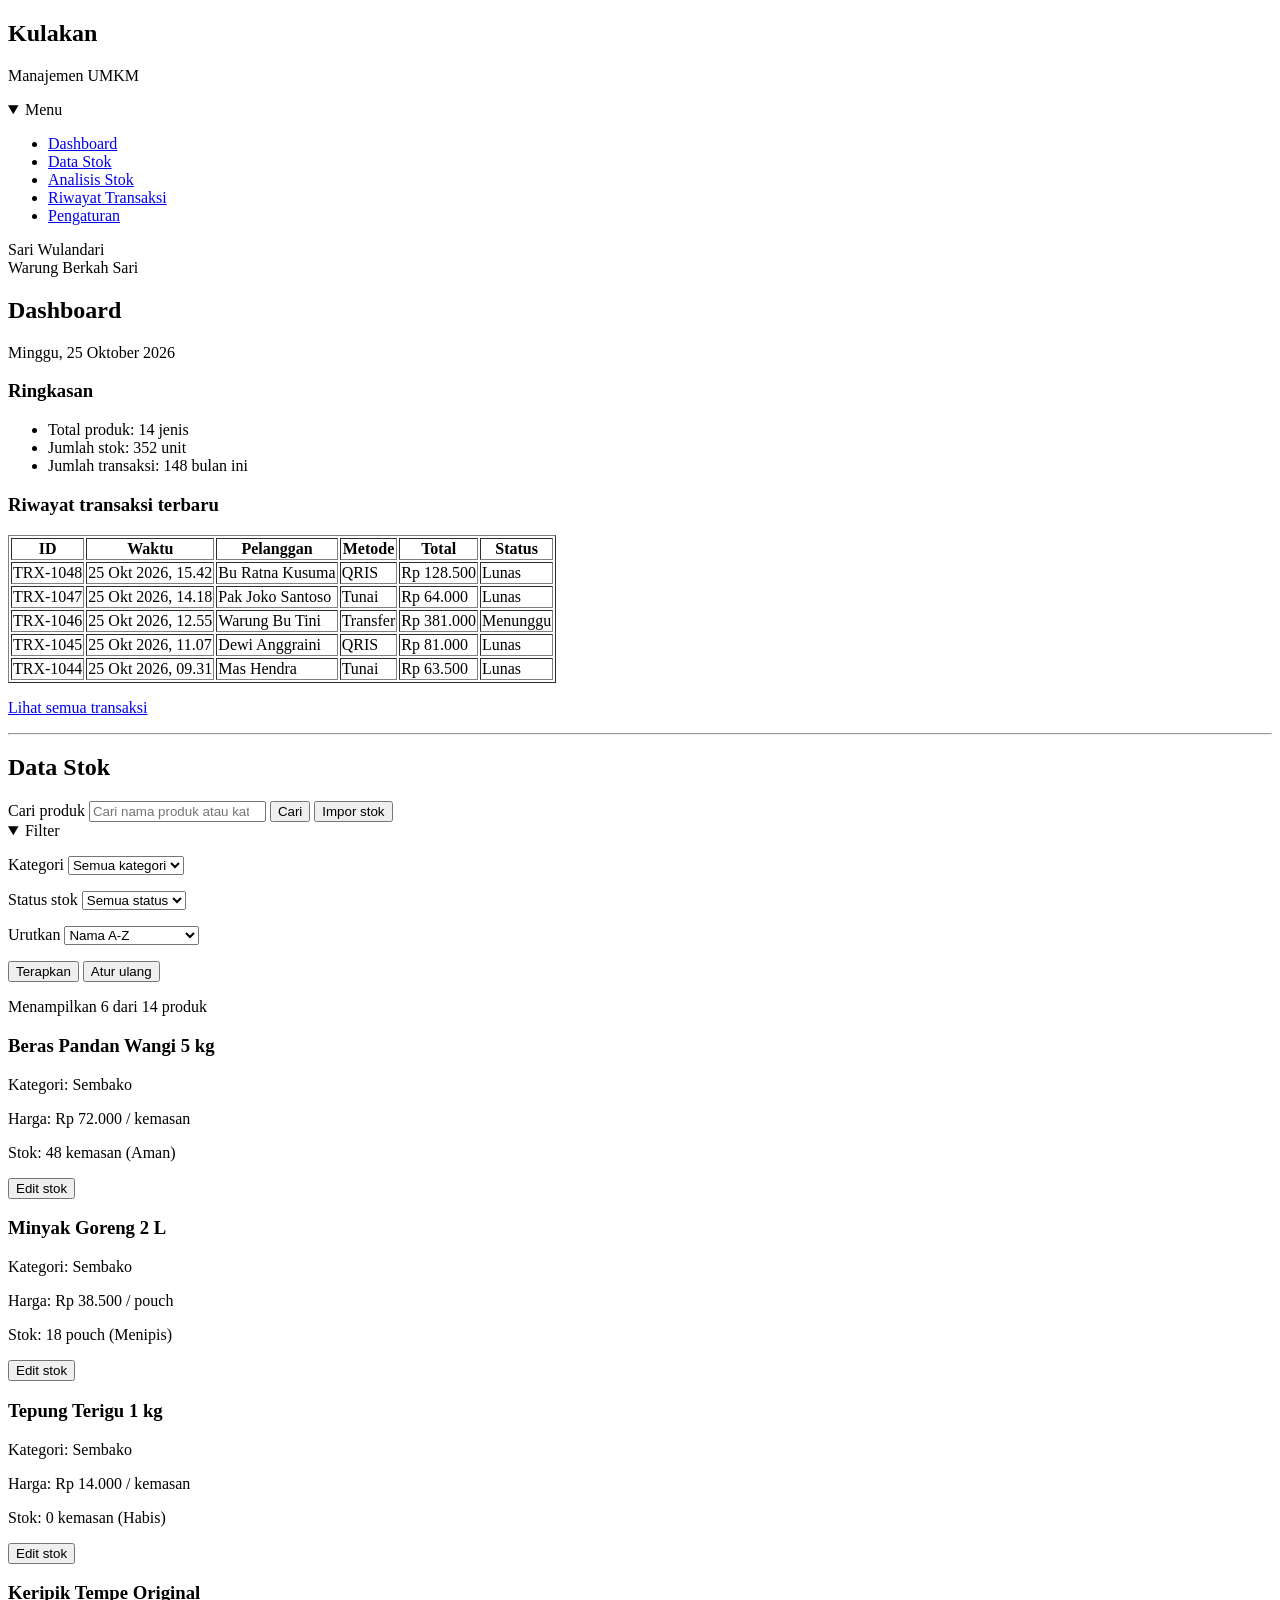
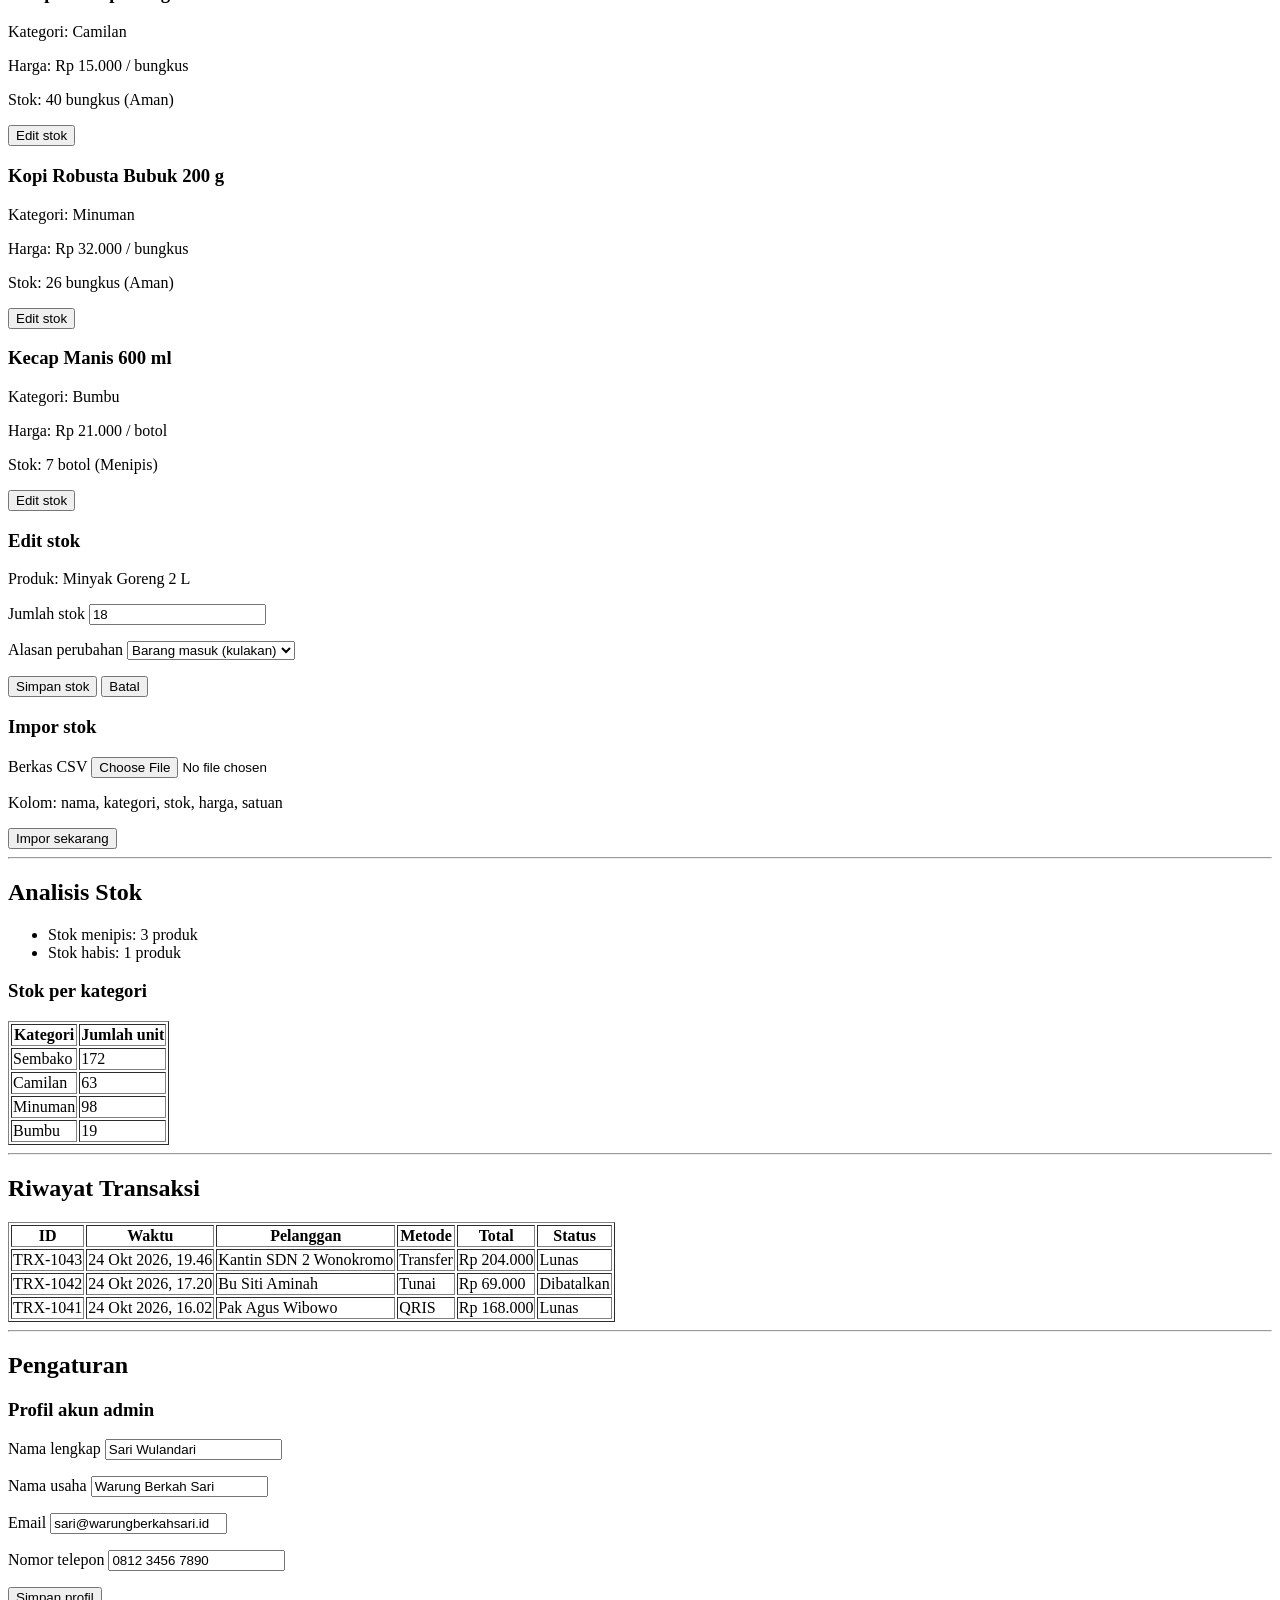
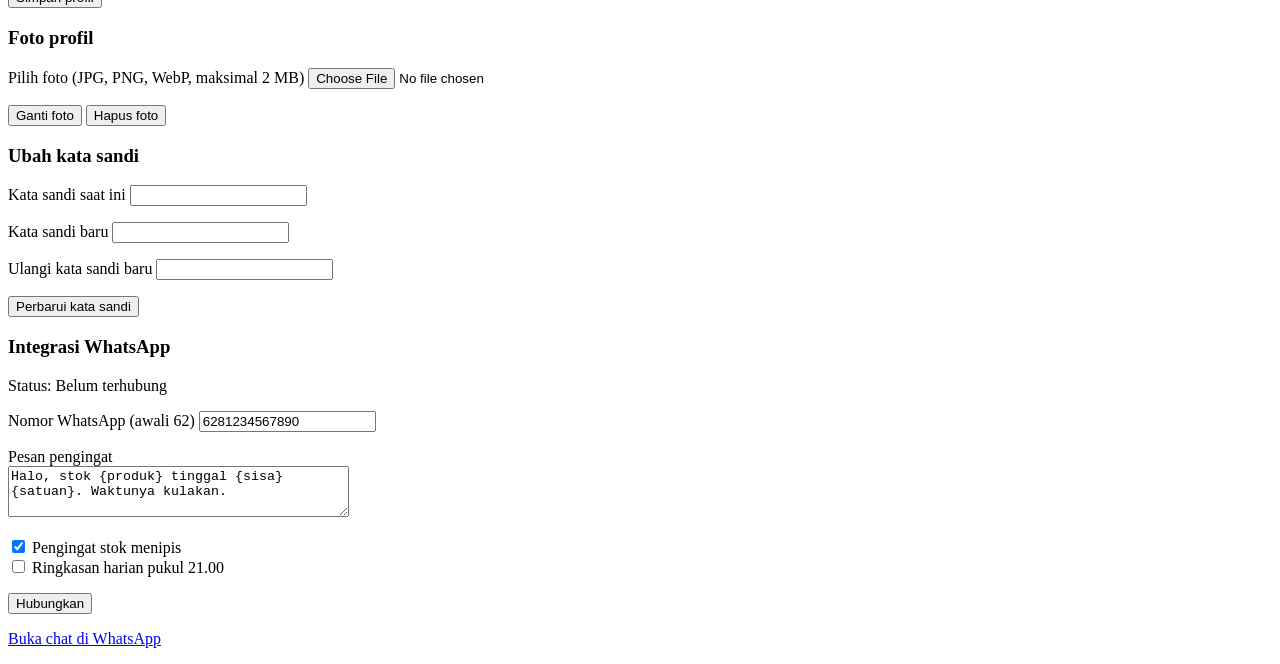
==== index.html @ 76721775 "feat: inisialisasi awal struktur halaman web umkm" ====
<!DOCTYPE html>
<html lang="id">

<head>
    <meta charset="UTF-8">
    <meta name="viewport" content="width=device-width, initial-scale=1.0">
    <title>Kulakan UMKM</title>
</head>

<body>

    <!-- ===== SIDEBAR / NAVIGASI ===== -->
    <aside>
        <h1>Kulakan</h1>
        <p>Manajemen UMKM</p>

        <!-- details = menu yang bisa dibuka/tutup tanpa CSS atau JavaScript (pengganti hamburger) -->
        <details open>
            <summary>Menu</summary>
            <nav>
                <ul>
                    <li><a href="#dashboard">Dashboard</a></li>
                    <li><a href="#stok">Data Stok</a></li>
                    <li><a href="#analisis">Analisis Stok</a></li>
                    <li><a href="#riwayat">Riwayat Transaksi</a></li>
                    <li><a href="#pengaturan">Pengaturan</a></li>
                </ul>
            </nav>
        </details>

        <p>Sari Wulandari<br>Warung Berkah Sari</p>
    </aside>

    <main>

        <!-- ===== HALAMAN 1: DASHBOARD ===== -->
        <section id="dashboard">
            <h2>Dashboard</h2>
            <p>Minggu, 25 Oktober 2026</p>

            <h3>Ringkasan</h3>
            <ul>
                <li>Total produk: 14 jenis</li>
                <li>Jumlah stok: 352 unit</li>
                <li>Jumlah transaksi: 148 bulan ini</li>
            </ul>

            <h3>Riwayat transaksi terbaru</h3>
            <table border="1">
                <thead>
                    <tr>
                        <th>ID</th>
                        <th>Waktu</th>
                        <th>Pelanggan</th>
                        <th>Metode</th>
                        <th>Total</th>
                        <th>Status</th>
                    </tr>
                </thead>
                <tbody>
                    <tr>
                        <td>TRX-1048</td>
                        <td>25 Okt 2026, 15.42</td>
                        <td>Bu Ratna Kusuma</td>
                        <td>QRIS</td>
                        <td>Rp 128.500</td>
                        <td>Lunas</td>
                    </tr>
                    <tr>
                        <td>TRX-1047</td>
                        <td>25 Okt 2026, 14.18</td>
                        <td>Pak Joko Santoso</td>
                        <td>Tunai</td>
                        <td>Rp 64.000</td>
                        <td>Lunas</td>
                    </tr>
                    <tr>
                        <td>TRX-1046</td>
                        <td>25 Okt 2026, 12.55</td>
                        <td>Warung Bu Tini</td>
                        <td>Transfer</td>
                        <td>Rp 381.000</td>
                        <td>Menunggu</td>
                    </tr>
                    <tr>
                        <td>TRX-1045</td>
                        <td>25 Okt 2026, 11.07</td>
                        <td>Dewi Anggraini</td>
                        <td>QRIS</td>
                        <td>Rp 81.000</td>
                        <td>Lunas</td>
                    </tr>
                    <tr>
                        <td>TRX-1044</td>
                        <td>25 Okt 2026, 09.31</td>
                        <td>Mas Hendra</td>
                        <td>Tunai</td>
                        <td>Rp 63.500</td>
                        <td>Lunas</td>
                    </tr>
                </tbody>
            </table>
            <p><a href="#riwayat">Lihat semua transaksi</a></p>
        </section>

        <hr>

        <!-- ===== HALAMAN 2: DATA STOK ===== -->
        <section id="stok">
            <h2>Data Stok</h2>

            <!-- Bilah pencarian + tombol impor -->
            <form>
                <label for="cari-stok">Cari produk</label>
                <input type="search" id="cari-stok" name="cari" placeholder="Cari nama produk atau kategori">
                <button type="submit">Cari</button>
                <button type="button">Impor stok</button>
            </form>

            <!-- Panel filter -->
            <details open>
                <summary>Filter</summary>
                <form>
                    <p>
                        <label for="f-kategori">Kategori</label>
                        <select id="f-kategori" name="kategori">
                            <option value="">Semua kategori</option>
                            <option>Sembako</option>
                            <option>Camilan</option>
                            <option>Minuman</option>
                            <option>Bumbu</option>
                        </select>
                    </p>
                    <p>
                        <label for="f-status">Status stok</label>
                        <select id="f-status" name="status">
                            <option value="">Semua status</option>
                            <option>Aman</option>
                            <option>Menipis</option>
                            <option>Habis</option>
                        </select>
                    </p>
                    <p>
                        <label for="f-urut">Urutkan</label>
                        <select id="f-urut" name="urut">
                            <option>Nama A-Z</option>
                            <option>Stok paling sedikit</option>
                            <option>Stok paling banyak</option>
                            <option>Harga tertinggi</option>
                        </select>
                    </p>
                    <button type="submit">Terapkan</button>
                    <button type="reset">Atur ulang</button>
                </form>
            </details>

            <p>Menampilkan 6 dari 14 produk</p>

            <!-- Grid produk: tiap produk satu kartu (article) -->
            <article>
                <h3>Beras Pandan Wangi 5 kg</h3>
                <p>Kategori: Sembako</p>
                <p>Harga: Rp 72.000 / kemasan</p>
                <p>Stok: 48 kemasan (Aman)</p>
                <button type="button">Edit stok</button>
            </article>

            <article>
                <h3>Minyak Goreng 2 L</h3>
                <p>Kategori: Sembako</p>
                <p>Harga: Rp 38.500 / pouch</p>
                <p>Stok: 18 pouch (Menipis)</p>
                <button type="button">Edit stok</button>
            </article>

            <article>
                <h3>Tepung Terigu 1 kg</h3>
                <p>Kategori: Sembako</p>
                <p>Harga: Rp 14.000 / kemasan</p>
                <p>Stok: 0 kemasan (Habis)</p>
                <button type="button">Edit stok</button>
            </article>

            <article>
                <h3>Keripik Tempe Original</h3>
                <p>Kategori: Camilan</p>
                <p>Harga: Rp 15.000 / bungkus</p>
                <p>Stok: 40 bungkus (Aman)</p>
                <button type="button">Edit stok</button>
            </article>

            <article>
                <h3>Kopi Robusta Bubuk 200 g</h3>
                <p>Kategori: Minuman</p>
                <p>Harga: Rp 32.000 / bungkus</p>
                <p>Stok: 26 bungkus (Aman)</p>
                <button type="button">Edit stok</button>
            </article>

            <article>
                <h3>Kecap Manis 600 ml</h3>
                <p>Kategori: Bumbu</p>
                <p>Harga: Rp 21.000 / botol</p>
                <p>Stok: 7 botol (Menipis)</p>
                <button type="button">Edit stok</button>
            </article>

            <!-- Form edit stok (muncul sebagai bagian halaman; dengan JavaScript bisa dijadikan popup) -->
            <h3>Edit stok</h3>
            <form>
                <p>Produk: Minyak Goreng 2 L</p>
                <p>
                    <label for="edit-jumlah">Jumlah stok</label>
                    <input type="number" id="edit-jumlah" name="jumlah" min="0" value="18">
                </p>
                <p>
                    <label for="edit-alasan">Alasan perubahan</label>
                    <select id="edit-alasan" name="alasan">
                        <option>Barang masuk (kulakan)</option>
                        <option>Koreksi hitung ulang</option>
                        <option>Rusak atau kedaluwarsa</option>
                    </select>
                </p>
                <button type="submit">Simpan stok</button>
                <button type="reset">Batal</button>
            </form>

            <!-- Form impor stok -->
            <h3>Impor stok</h3>
            <form>
                <p>
                    <label for="impor-file">Berkas CSV</label>
                    <input type="file" id="impor-file" name="berkas" accept=".csv">
                </p>
                <p>Kolom: nama, kategori, stok, harga, satuan</p>
                <button type="submit">Impor sekarang</button>
            </form>
        </section>

        <hr>

        <!-- ===== MENU: ANALISIS STOK ===== -->
        <section id="analisis">
            <h2>Analisis Stok</h2>
            <ul>
                <li>Stok menipis: 3 produk</li>
                <li>Stok habis: 1 produk</li>
            </ul>
            <h3>Stok per kategori</h3>
            <table border="1">
                <thead>
                    <tr>
                        <th>Kategori</th>
                        <th>Jumlah unit</th>
                    </tr>
                </thead>
                <tbody>
                    <tr>
                        <td>Sembako</td>
                        <td>172</td>
                    </tr>
                    <tr>
                        <td>Camilan</td>
                        <td>63</td>
                    </tr>
                    <tr>
                        <td>Minuman</td>
                        <td>98</td>
                    </tr>
                    <tr>
                        <td>Bumbu</td>
                        <td>19</td>
                    </tr>
                </tbody>
            </table>
        </section>

        <hr>

        <!-- ===== MENU: RIWAYAT TRANSAKSI ===== -->
        <section id="riwayat">
            <h2>Riwayat Transaksi</h2>
            <table border="1">
                <thead>
                    <tr>
                        <th>ID</th>
                        <th>Waktu</th>
                        <th>Pelanggan</th>
                        <th>Metode</th>
                        <th>Total</th>
                        <th>Status</th>
                    </tr>
                </thead>
                <tbody>
                    <tr>
                        <td>TRX-1043</td>
                        <td>24 Okt 2026, 19.46</td>
                        <td>Kantin SDN 2 Wonokromo</td>
                        <td>Transfer</td>
                        <td>Rp 204.000</td>
                        <td>Lunas</td>
                    </tr>
                    <tr>
                        <td>TRX-1042</td>
                        <td>24 Okt 2026, 17.20</td>
                        <td>Bu Siti Aminah</td>
                        <td>Tunai</td>
                        <td>Rp 69.000</td>
                        <td>Dibatalkan</td>
                    </tr>
                    <tr>
                        <td>TRX-1041</td>
                        <td>24 Okt 2026, 16.02</td>
                        <td>Pak Agus Wibowo</td>
                        <td>QRIS</td>
                        <td>Rp 168.000</td>
                        <td>Lunas</td>
                    </tr>
                </tbody>
            </table>
        </section>

        <hr>

        <!-- ===== HALAMAN 3: PENGATURAN ===== -->
        <section id="pengaturan">
            <h2>Pengaturan</h2>

            <!-- Profil akun admin -->
            <h3>Profil akun admin</h3>
            <form>
                <p>
                    <label for="p-nama">Nama lengkap</label>
                    <input type="text" id="p-nama" name="nama" value="Sari Wulandari">
                </p>
                <p>
                    <label for="p-usaha">Nama usaha</label>
                    <input type="text" id="p-usaha" name="usaha" value="Warung Berkah Sari">
                </p>
                <p>
                    <label for="p-email">Email</label>
                    <input type="email" id="p-email" name="email" value="sari@warungberkahsari.id">
                </p>
                <p>
                    <label for="p-hp">Nomor telepon</label>
                    <input type="tel" id="p-hp" name="hp" value="0812 3456 7890">
                </p>
                <button type="submit">Simpan profil</button>
            </form>

            <!-- Ubah foto profil -->
            <h3>Foto profil</h3>
            <form>
                <p>
                    <label for="foto">Pilih foto (JPG, PNG, WebP, maksimal 2 MB)</label>
                    <input type="file" id="foto" name="foto" accept="image/png, image/jpeg, image/webp">
                </p>
                <button type="submit">Ganti foto</button>
                <button type="button">Hapus foto</button>
            </form>

            <!-- Ubah kata sandi -->
            <h3>Ubah kata sandi</h3>
            <form>
                <p>
                    <label for="sandi-lama">Kata sandi saat ini</label>
                    <input type="password" id="sandi-lama" name="sandi_lama" autocomplete="current-password">
                </p>
                <p>
                    <label for="sandi-baru">Kata sandi baru</label>
                    <input type="password" id="sandi-baru" name="sandi_baru" minlength="8" autocomplete="new-password">
                </p>
                <p>
                    <label for="sandi-ulang">Ulangi kata sandi baru</label>
                    <input type="password" id="sandi-ulang" name="sandi_ulang" minlength="8"
                        autocomplete="new-password">
                </p>
                <button type="submit">Perbarui kata sandi</button>
            </form>

            <!-- Integrasi WhatsApp -->
            <h3>Integrasi WhatsApp</h3>
            <p>Status: Belum terhubung</p>
            <form>
                <p>
                    <label for="wa-nomor">Nomor WhatsApp (awali 62)</label>
                    <input type="tel" id="wa-nomor" name="wa_nomor" value="6281234567890">
                </p>
                <p>
                    <label for="wa-pesan">Pesan pengingat</label><br>
                    <textarea id="wa-pesan" name="wa_pesan" rows="3"
                        cols="40">Halo, stok {produk} tinggal {sisa} {satuan}. Waktunya kulakan.</textarea>
                </p>
                <p>
                    <label><input type="checkbox" name="notif_stok" checked> Pengingat stok menipis</label><br>
                    <label><input type="checkbox" name="notif_harian"> Ringkasan harian pukul 21.00</label>
                </p>
                <button type="submit">Hubungkan</button>
            </form>
            <p><a href="https://wa.me/6281234567890" target="_blank" rel="noopener noreferrer">Buka chat di WhatsApp</a>
            </p>
        </section>

    </main>

</body>

</html>
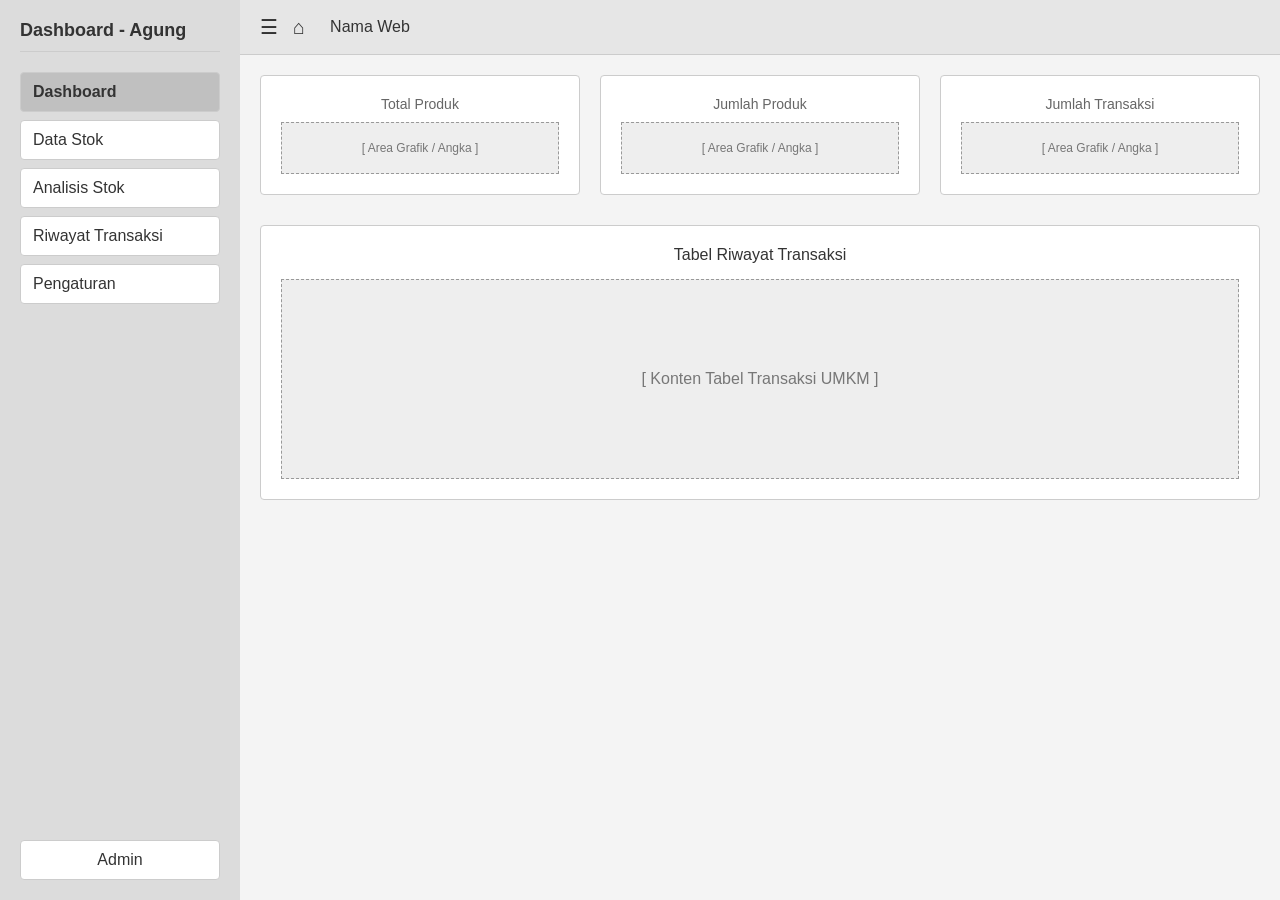
==== commit 73f58b33: "fix: memperbaiki validasi html" ====
--- a/index.html
+++ b/index.html
@@ -4,403 +4,207 @@
 <head>
     <meta charset="UTF-8">
     <meta name="viewport" content="width=device-width, initial-scale=1.0">
-    <title>Kulakan UMKM</title>
+    <title>Dashboard - Sistem Manajemen UMKM</title>
+    <style>
+        * {
+            box-sizing: border-box;
+            margin: 0;
+            padding: 0;
+            font-family: sans-serif;
+        }
+
+        body {
+            display: flex;
+            background-color: #f4f4f4;
+            color: #333;
+        }
+
+        /* Sidebar */
+        aside {
+            width: 240px;
+            background-color: #dcdcdc;
+            height: 100vh;
+            padding: 20px;
+            display: flex;
+            flex-direction: column;
+            justify-content: space-between;
+        }
+
+        .sidebar-menu h2 {
+            font-size: 18px;
+            margin-bottom: 20px;
+            padding-bottom: 10px;
+            border-bottom: 1px solid #ccc;
+        }
+
+        .sidebar-menu ul {
+            list-style: none;
+        }
+
+        .sidebar-menu li {
+            padding: 10px 12px;
+            margin-bottom: 8px;
+            background-color: #fff;
+            border: 1px solid #ccc;
+            border-radius: 4px;
+            cursor: pointer;
+        }
+
+        .sidebar-menu li.active {
+            background-color: #c0c0c0;
+            font-weight: bold;
+        }
+
+        .admin-section {
+            padding: 10px;
+            background-color: #fff;
+            border: 1px solid #ccc;
+            border-radius: 4px;
+            text-align: center;
+        }
+
+        /* Main Content */
+        main {
+            flex: 1;
+            display: flex;
+            flex-direction: column;
+        }
+
+        header {
+            background-color: #e6e6e6;
+            padding: 15px 20px;
+            display: flex;
+            align-items: center;
+            border-bottom: 1px solid #ccc;
+        }
+
+        header span {
+            margin-right: 15px;
+            font-size: 20px;
+            cursor: pointer;
+        }
+
+        .content {
+            padding: 20px;
+            overflow-y: auto;
+        }
+
+        /* Cards Section */
+        .stats-container {
+            display: grid;
+            grid-template-columns: repeat(3, 1fr);
+            gap: 20px;
+            margin-bottom: 30px;
+        }
+
+        .stat-card {
+            background-color: #fff;
+            border: 1px solid #ccc;
+            border-radius: 4px;
+            padding: 20px;
+            text-align: center;
+            height: 120px;
+            display: flex;
+            flex-direction: column;
+            justify-content: space-between;
+        }
+
+        .stat-card .title {
+            font-size: 14px;
+            color: #666;
+        }
+
+        .stat-card .box-visual {
+            background-color: #eee;
+            border: 1px dashed #999;
+            flex: 1;
+            margin-top: 10px;
+            display: flex;
+            align-items: center;
+            justify-content: center;
+            color: #777;
+            font-size: 12px;
+        }
+
+        /* Table Section */
+        .table-section {
+            background-color: #fff;
+            border: 1px solid #ccc;
+            border-radius: 4px;
+            padding: 20px;
+        }
+
+        .table-section h2 {
+            font-size: 16px;
+            margin-bottom: 15px;
+            text-align: center;
+            font-weight: normal;
+        }
+
+        .table-box {
+            background-color: #eee;
+            border: 1px dashed #999;
+            height: 200px;
+            display: flex;
+            align-items: center;
+            justify-content: center;
+            color: #777;
+        }
+    </style>
 </head>
 
 <body>
 
-    <!-- ===== SIDEBAR / NAVIGASI ===== -->
+    <!-- Sidebar Navigasi -->
     <aside>
-        <h1>Kulakan</h1>
-        <p>Manajemen UMKM</p>
-
-        <!-- details = menu yang bisa dibuka/tutup tanpa CSS atau JavaScript (pengganti hamburger) -->
-        <details open>
-            <summary>Menu</summary>
-            <nav>
-                <ul>
-                    <li><a href="#dashboard">Dashboard</a></li>
-                    <li><a href="#stok">Data Stok</a></li>
-                    <li><a href="#analisis">Analisis Stok</a></li>
-                    <li><a href="#riwayat">Riwayat Transaksi</a></li>
-                    <li><a href="#pengaturan">Pengaturan</a></li>
-                </ul>
-            </nav>
-        </details>
-
-        <p>Sari Wulandari<br>Warung Berkah Sari</p>
+        <div class="sidebar-menu">
+            <h2>Dashboard - Agung</h2>
+            <ul>
+                <li class="active">Dashboard</li>
+                <li>Data Stok</li>
+                <li>Analisis Stok</li>
+                <li>Riwayat Transaksi</li>
+                <li>Pengaturan</li>
+            </ul>
+        </div>
+        <div class="admin-section">
+            Admin
+        </div>
     </aside>
 
+    <!-- Konten Utama -->
     <main>
-
-        <!-- ===== HALAMAN 1: DASHBOARD ===== -->
-        <section id="dashboard">
-            <h2>Dashboard</h2>
-            <p>Minggu, 25 Oktober 2026</p>
-
-            <h3>Ringkasan</h3>
-            <ul>
-                <li>Total produk: 14 jenis</li>
-                <li>Jumlah stok: 352 unit</li>
-                <li>Jumlah transaksi: 148 bulan ini</li>
-            </ul>
-
-            <h3>Riwayat transaksi terbaru</h3>
-            <table border="1">
-                <thead>
-                    <tr>
-                        <th>ID</th>
-                        <th>Waktu</th>
-                        <th>Pelanggan</th>
-                        <th>Metode</th>
-                        <th>Total</th>
-                        <th>Status</th>
-                    </tr>
-                </thead>
-                <tbody>
-                    <tr>
-                        <td>TRX-1048</td>
-                        <td>25 Okt 2026, 15.42</td>
-                        <td>Bu Ratna Kusuma</td>
-                        <td>QRIS</td>
-                        <td>Rp 128.500</td>
-                        <td>Lunas</td>
-                    </tr>
-                    <tr>
-                        <td>TRX-1047</td>
-                        <td>25 Okt 2026, 14.18</td>
-                        <td>Pak Joko Santoso</td>
-                        <td>Tunai</td>
-                        <td>Rp 64.000</td>
-                        <td>Lunas</td>
-                    </tr>
-                    <tr>
-                        <td>TRX-1046</td>
-                        <td>25 Okt 2026, 12.55</td>
-                        <td>Warung Bu Tini</td>
-                        <td>Transfer</td>
-                        <td>Rp 381.000</td>
-                        <td>Menunggu</td>
-                    </tr>
-                    <tr>
-                        <td>TRX-1045</td>
-                        <td>25 Okt 2026, 11.07</td>
-                        <td>Dewi Anggraini</td>
-                        <td>QRIS</td>
-                        <td>Rp 81.000</td>
-                        <td>Lunas</td>
-                    </tr>
-                    <tr>
-                        <td>TRX-1044</td>
-                        <td>25 Okt 2026, 09.31</td>
-                        <td>Mas Hendra</td>
-                        <td>Tunai</td>
-                        <td>Rp 63.500</td>
-                        <td>Lunas</td>
-                    </tr>
-                </tbody>
-            </table>
-            <p><a href="#riwayat">Lihat semua transaksi</a></p>
-        </section>
-
-        <hr>
-
-        <!-- ===== HALAMAN 2: DATA STOK ===== -->
-        <section id="stok">
-            <h2>Data Stok</h2>
-
-            <!-- Bilah pencarian + tombol impor -->
-            <form>
-                <label for="cari-stok">Cari produk</label>
-                <input type="search" id="cari-stok" name="cari" placeholder="Cari nama produk atau kategori">
-                <button type="submit">Cari</button>
-                <button type="button">Impor stok</button>
-            </form>
-
-            <!-- Panel filter -->
-            <details open>
-                <summary>Filter</summary>
-                <form>
-                    <p>
-                        <label for="f-kategori">Kategori</label>
-                        <select id="f-kategori" name="kategori">
-                            <option value="">Semua kategori</option>
-                            <option>Sembako</option>
-                            <option>Camilan</option>
-                            <option>Minuman</option>
-                            <option>Bumbu</option>
-                        </select>
-                    </p>
-                    <p>
-                        <label for="f-status">Status stok</label>
-                        <select id="f-status" name="status">
-                            <option value="">Semua status</option>
-                            <option>Aman</option>
-                            <option>Menipis</option>
-                            <option>Habis</option>
-                        </select>
-                    </p>
-                    <p>
-                        <label for="f-urut">Urutkan</label>
-                        <select id="f-urut" name="urut">
-                            <option>Nama A-Z</option>
-                            <option>Stok paling sedikit</option>
-                            <option>Stok paling banyak</option>
-                            <option>Harga tertinggi</option>
-                        </select>
-                    </p>
-                    <button type="submit">Terapkan</button>
-                    <button type="reset">Atur ulang</button>
-                </form>
-            </details>
-
-            <p>Menampilkan 6 dari 14 produk</p>
-
-            <!-- Grid produk: tiap produk satu kartu (article) -->
-            <article>
-                <h3>Beras Pandan Wangi 5 kg</h3>
-                <p>Kategori: Sembako</p>
-                <p>Harga: Rp 72.000 / kemasan</p>
-                <p>Stok: 48 kemasan (Aman)</p>
-                <button type="button">Edit stok</button>
-            </article>
-
-            <article>
-                <h3>Minyak Goreng 2 L</h3>
-                <p>Kategori: Sembako</p>
-                <p>Harga: Rp 38.500 / pouch</p>
-                <p>Stok: 18 pouch (Menipis)</p>
-                <button type="button">Edit stok</button>
-            </article>
-
-            <article>
-                <h3>Tepung Terigu 1 kg</h3>
-                <p>Kategori: Sembako</p>
-                <p>Harga: Rp 14.000 / kemasan</p>
-                <p>Stok: 0 kemasan (Habis)</p>
-                <button type="button">Edit stok</button>
-            </article>
-
-            <article>
-                <h3>Keripik Tempe Original</h3>
-                <p>Kategori: Camilan</p>
-                <p>Harga: Rp 15.000 / bungkus</p>
-                <p>Stok: 40 bungkus (Aman)</p>
-                <button type="button">Edit stok</button>
-            </article>
-
-            <article>
-                <h3>Kopi Robusta Bubuk 200 g</h3>
-                <p>Kategori: Minuman</p>
-                <p>Harga: Rp 32.000 / bungkus</p>
-                <p>Stok: 26 bungkus (Aman)</p>
-                <button type="button">Edit stok</button>
-            </article>
-
-            <article>
-                <h3>Kecap Manis 600 ml</h3>
-                <p>Kategori: Bumbu</p>
-                <p>Harga: Rp 21.000 / botol</p>
-                <p>Stok: 7 botol (Menipis)</p>
-                <button type="button">Edit stok</button>
-            </article>
-
-            <!-- Form edit stok (muncul sebagai bagian halaman; dengan JavaScript bisa dijadikan popup) -->
-            <h3>Edit stok</h3>
-            <form>
-                <p>Produk: Minyak Goreng 2 L</p>
-                <p>
-                    <label for="edit-jumlah">Jumlah stok</label>
-                    <input type="number" id="edit-jumlah" name="jumlah" min="0" value="18">
-                </p>
-                <p>
-                    <label for="edit-alasan">Alasan perubahan</label>
-                    <select id="edit-alasan" name="alasan">
-                        <option>Barang masuk (kulakan)</option>
-                        <option>Koreksi hitung ulang</option>
-                        <option>Rusak atau kedaluwarsa</option>
-                    </select>
-                </p>
-                <button type="submit">Simpan stok</button>
-                <button type="reset">Batal</button>
-            </form>
-
-            <!-- Form impor stok -->
-            <h3>Impor stok</h3>
-            <form>
-                <p>
-                    <label for="impor-file">Berkas CSV</label>
-                    <input type="file" id="impor-file" name="berkas" accept=".csv">
-                </p>
-                <p>Kolom: nama, kategori, stok, harga, satuan</p>
-                <button type="submit">Impor sekarang</button>
-            </form>
-        </section>
-
-        <hr>
-
-        <!-- ===== MENU: ANALISIS STOK ===== -->
-        <section id="analisis">
-            <h2>Analisis Stok</h2>
-            <ul>
-                <li>Stok menipis: 3 produk</li>
-                <li>Stok habis: 1 produk</li>
-            </ul>
-            <h3>Stok per kategori</h3>
-            <table border="1">
-                <thead>
-                    <tr>
-                        <th>Kategori</th>
-                        <th>Jumlah unit</th>
-                    </tr>
-                </thead>
-                <tbody>
-                    <tr>
-                        <td>Sembako</td>
-                        <td>172</td>
-                    </tr>
-                    <tr>
-                        <td>Camilan</td>
-                        <td>63</td>
-                    </tr>
-                    <tr>
-                        <td>Minuman</td>
-                        <td>98</td>
-                    </tr>
-                    <tr>
-                        <td>Bumbu</td>
-                        <td>19</td>
-                    </tr>
-                </tbody>
-            </table>
-        </section>
-
-        <hr>
-
-        <!-- ===== MENU: RIWAYAT TRANSAKSI ===== -->
-        <section id="riwayat">
-            <h2>Riwayat Transaksi</h2>
-            <table border="1">
-                <thead>
-                    <tr>
-                        <th>ID</th>
-                        <th>Waktu</th>
-                        <th>Pelanggan</th>
-                        <th>Metode</th>
-                        <th>Total</th>
-                        <th>Status</th>
-                    </tr>
-                </thead>
-                <tbody>
-                    <tr>
-                        <td>TRX-1043</td>
-                        <td>24 Okt 2026, 19.46</td>
-                        <td>Kantin SDN 2 Wonokromo</td>
-                        <td>Transfer</td>
-                        <td>Rp 204.000</td>
-                        <td>Lunas</td>
-                    </tr>
-                    <tr>
-                        <td>TRX-1042</td>
-                        <td>24 Okt 2026, 17.20</td>
-                        <td>Bu Siti Aminah</td>
-                        <td>Tunai</td>
-                        <td>Rp 69.000</td>
-                        <td>Dibatalkan</td>
-                    </tr>
-                    <tr>
-                        <td>TRX-1041</td>
-                        <td>24 Okt 2026, 16.02</td>
-                        <td>Pak Agus Wibowo</td>
-                        <td>QRIS</td>
-                        <td>Rp 168.000</td>
-                        <td>Lunas</td>
-                    </tr>
-                </tbody>
-            </table>
-        </section>
-
-        <hr>
-
-        <!-- ===== HALAMAN 3: PENGATURAN ===== -->
-        <section id="pengaturan">
-            <h2>Pengaturan</h2>
-
-            <!-- Profil akun admin -->
-            <h3>Profil akun admin</h3>
-            <form>
-                <p>
-                    <label for="p-nama">Nama lengkap</label>
-                    <input type="text" id="p-nama" name="nama" value="Sari Wulandari">
-                </p>
-                <p>
-                    <label for="p-usaha">Nama usaha</label>
-                    <input type="text" id="p-usaha" name="usaha" value="Warung Berkah Sari">
-                </p>
-                <p>
-                    <label for="p-email">Email</label>
-                    <input type="email" id="p-email" name="email" value="sari@warungberkahsari.id">
-                </p>
-                <p>
-                    <label for="p-hp">Nomor telepon</label>
-                    <input type="tel" id="p-hp" name="hp" value="0812 3456 7890">
-                </p>
-                <button type="submit">Simpan profil</button>
-            </form>
-
-            <!-- Ubah foto profil -->
-            <h3>Foto profil</h3>
-            <form>
-                <p>
-                    <label for="foto">Pilih foto (JPG, PNG, WebP, maksimal 2 MB)</label>
-                    <input type="file" id="foto" name="foto" accept="image/png, image/jpeg, image/webp">
-                </p>
-                <button type="submit">Ganti foto</button>
-                <button type="button">Hapus foto</button>
-            </form>
-
-            <!-- Ubah kata sandi -->
-            <h3>Ubah kata sandi</h3>
-            <form>
-                <p>
-                    <label for="sandi-lama">Kata sandi saat ini</label>
-                    <input type="password" id="sandi-lama" name="sandi_lama" autocomplete="current-password">
-                </p>
-                <p>
-                    <label for="sandi-baru">Kata sandi baru</label>
-                    <input type="password" id="sandi-baru" name="sandi_baru" minlength="8" autocomplete="new-password">
-                </p>
-                <p>
-                    <label for="sandi-ulang">Ulangi kata sandi baru</label>
-                    <input type="password" id="sandi-ulang" name="sandi_ulang" minlength="8"
-                        autocomplete="new-password">
-                </p>
-                <button type="submit">Perbarui kata sandi</button>
-            </form>
-
-            <!-- Integrasi WhatsApp -->
-            <h3>Integrasi WhatsApp</h3>
-            <p>Status: Belum terhubung</p>
-            <form>
-                <p>
-                    <label for="wa-nomor">Nomor WhatsApp (awali 62)</label>
-                    <input type="tel" id="wa-nomor" name="wa_nomor" value="6281234567890">
-                </p>
-                <p>
-                    <label for="wa-pesan">Pesan pengingat</label><br>
-                    <textarea id="wa-pesan" name="wa_pesan" rows="3"
-                        cols="40">Halo, stok {produk} tinggal {sisa} {satuan}. Waktunya kulakan.</textarea>
-                </p>
-                <p>
-                    <label><input type="checkbox" name="notif_stok" checked> Pengingat stok menipis</label><br>
-                    <label><input type="checkbox" name="notif_harian"> Ringkasan harian pukul 21.00</label>
-                </p>
-                <button type="submit">Hubungkan</button>
-            </form>
-            <p><a href="https://wa.me/6281234567890" target="_blank" rel="noopener noreferrer">Buka chat di WhatsApp</a>
-            </p>
-        </section>
-
+        <header>
+            <span>&#9776;</span>
+            <span>&#8962;</span>
+            <h1 style="font-size: 16px; font-weight: normal; margin-left: 10px;">Nama Web</h1>
+        </header>
+
+        <div class="content">
+            <!-- Statistik Atas -->
+            <div class="stats-container">
+                <div class="stat-card">
+                    <span class="title">Total Produk</span>
+                    <div class="box-visual">[ Area Grafik / Angka ]</div>
+                </div>
+                <div class="stat-card">
+                    <span class="title">Jumlah Produk</span>
+                    <div class="box-visual">[ Area Grafik / Angka ]</div>
+                </div>
+                <div class="stat-card">
+                    <span class="title">Jumlah Transaksi</span>
+                    <div class="box-visual">[ Area Grafik / Angka ]</div>
+                </div>
+            </div>
+
+            <!-- Tabel Riwayat Transaksi Bawah -->
+            <section class="table-section">
+                <h2>Tabel Riwayat Transaksi</h2>
+                <div class="table-box">
+                    [ Konten Tabel Transaksi UMKM ]
+                </div>
+            </section>
+        </div>
     </main>
 
 </body>
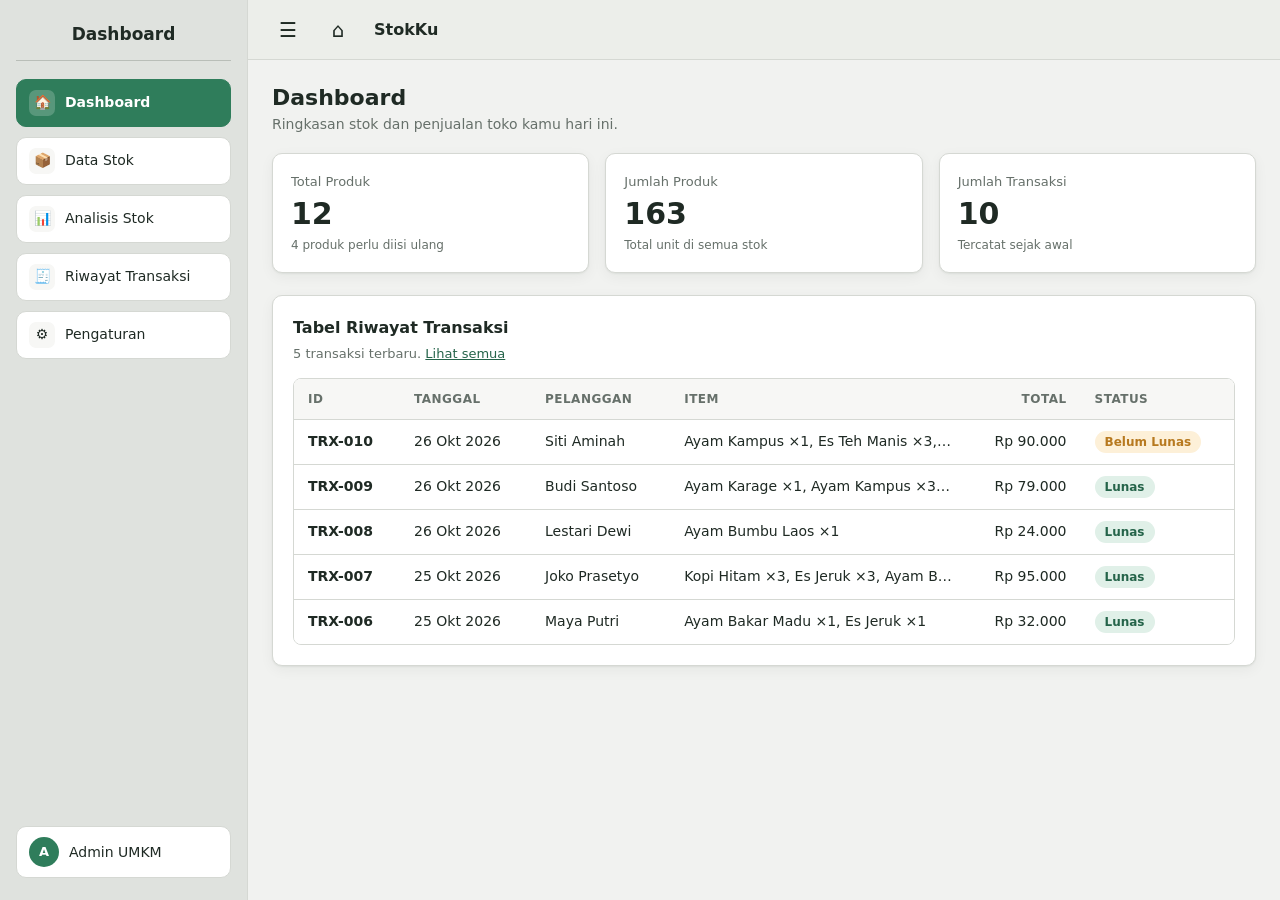
==== commit 6ae6e8db: "feat: dashboard, data stok dengan search/filter/CRUD, form tambah produk" ====
--- a/index.html
+++ b/index.html
@@ -4,209 +4,51 @@
 <head>
     <meta charset="UTF-8">
     <meta name="viewport" content="width=device-width, initial-scale=1.0">
-    <title>Dashboard - Sistem Manajemen UMKM</title>
-    <style>
-        * {
-            box-sizing: border-box;
-            margin: 0;
-            padding: 0;
-            font-family: sans-serif;
-        }
-
-        body {
-            display: flex;
-            background-color: #f4f4f4;
-            color: #333;
-        }
-
-        /* Sidebar */
-        aside {
-            width: 240px;
-            background-color: #dcdcdc;
-            height: 100vh;
-            padding: 20px;
-            display: flex;
-            flex-direction: column;
-            justify-content: space-between;
-        }
-
-        .sidebar-menu h2 {
-            font-size: 18px;
-            margin-bottom: 20px;
-            padding-bottom: 10px;
-            border-bottom: 1px solid #ccc;
-        }
-
-        .sidebar-menu ul {
-            list-style: none;
-        }
-
-        .sidebar-menu li {
-            padding: 10px 12px;
-            margin-bottom: 8px;
-            background-color: #fff;
-            border: 1px solid #ccc;
-            border-radius: 4px;
-            cursor: pointer;
-        }
-
-        .sidebar-menu li.active {
-            background-color: #c0c0c0;
-            font-weight: bold;
-        }
-
-        .admin-section {
-            padding: 10px;
-            background-color: #fff;
-            border: 1px solid #ccc;
-            border-radius: 4px;
-            text-align: center;
-        }
-
-        /* Main Content */
-        main {
-            flex: 1;
-            display: flex;
-            flex-direction: column;
-        }
-
-        header {
-            background-color: #e6e6e6;
-            padding: 15px 20px;
-            display: flex;
-            align-items: center;
-            border-bottom: 1px solid #ccc;
-        }
-
-        header span {
-            margin-right: 15px;
-            font-size: 20px;
-            cursor: pointer;
-        }
-
-        .content {
-            padding: 20px;
-            overflow-y: auto;
-        }
-
-        /* Cards Section */
-        .stats-container {
-            display: grid;
-            grid-template-columns: repeat(3, 1fr);
-            gap: 20px;
-            margin-bottom: 30px;
-        }
-
-        .stat-card {
-            background-color: #fff;
-            border: 1px solid #ccc;
-            border-radius: 4px;
-            padding: 20px;
-            text-align: center;
-            height: 120px;
-            display: flex;
-            flex-direction: column;
-            justify-content: space-between;
-        }
-
-        .stat-card .title {
-            font-size: 14px;
-            color: #666;
-        }
-
-        .stat-card .box-visual {
-            background-color: #eee;
-            border: 1px dashed #999;
-            flex: 1;
-            margin-top: 10px;
-            display: flex;
-            align-items: center;
-            justify-content: center;
-            color: #777;
-            font-size: 12px;
-        }
-
-        /* Table Section */
-        .table-section {
-            background-color: #fff;
-            border: 1px solid #ccc;
-            border-radius: 4px;
-            padding: 20px;
-        }
-
-        .table-section h2 {
-            font-size: 16px;
-            margin-bottom: 15px;
-            text-align: center;
-            font-weight: normal;
-        }
-
-        .table-box {
-            background-color: #eee;
-            border: 1px dashed #999;
-            height: 200px;
-            display: flex;
-            align-items: center;
-            justify-content: center;
-            color: #777;
-        }
-    </style>
+    <meta name="description" content="StokKu - pencatatan stok UMKM secara real time.">
+    <title>Dashboard - StokKu</title>
+    <link rel="stylesheet" href="css/style.css">
 </head>
 
-<body>
+<body data-page="dashboard">
+    <a class="sr-only" href="#konten">Lewati ke konten</a>
+    <div class="app">
+        <aside class="sidebar" id="sidebar"></aside>
+        <div class="main">
+            <header class="topbar" id="topbar"></header>
+            <main class="content" id="konten">
+                <div class="page-head">
+                    <h1>Dashboard</h1>
+                    <p>Ringkasan stok dan penjualan toko kamu hari ini.</p>
+                </div>
 
-    <!-- Sidebar Navigasi -->
-    <aside>
-        <div class="sidebar-menu">
-            <h2>Dashboard - Agung</h2>
-            <ul>
-                <li class="active">Dashboard</li>
-                <li>Data Stok</li>
-                <li>Analisis Stok</li>
-                <li>Riwayat Transaksi</li>
-                <li>Pengaturan</li>
-            </ul>
+                <section class="stats" id="stats" aria-label="Ringkasan stok" aria-live="polite"></section>
+
+                <section class="card" aria-labelledby="judul-riwayat">
+                    <h2 id="judul-riwayat">Tabel Riwayat Transaksi</h2>
+                    <p class="sub">5 transaksi terbaru. <a href="transaksi.html">Lihat semua</a></p>
+                    <div class="table-wrap" id="tabel-wrap">
+                        <table>
+                            <thead>
+                                <tr>
+                                    <th>ID</th>
+                                    <th>Tanggal</th>
+                                    <th>Pelanggan</th>
+                                    <th>Item</th>
+                                    <th class="num">Total</th>
+                                    <th>Status</th>
+                                </tr>
+                            </thead>
+                            <tbody id="tabel-body"></tbody>
+                        </table>
+                    </div>
+                </section>
+            </main>
         </div>
-        <div class="admin-section">
-            Admin
-        </div>
-    </aside>
+    </div>
 
-    <!-- Konten Utama -->
-    <main>
-        <header>
-            <span>&#9776;</span>
-            <span>&#8962;</span>
-            <h1 style="font-size: 16px; font-weight: normal; margin-left: 10px;">Nama Web</h1>
-        </header>
-
-        <div class="content">
-            <!-- Statistik Atas -->
-            <div class="stats-container">
-                <div class="stat-card">
-                    <span class="title">Total Produk</span>
-                    <div class="box-visual">[ Area Grafik / Angka ]</div>
-                </div>
-                <div class="stat-card">
-                    <span class="title">Jumlah Produk</span>
-                    <div class="box-visual">[ Area Grafik / Angka ]</div>
-                </div>
-                <div class="stat-card">
-                    <span class="title">Jumlah Transaksi</span>
-                    <div class="box-visual">[ Area Grafik / Angka ]</div>
-                </div>
-            </div>
-
-            <!-- Tabel Riwayat Transaksi Bawah -->
-            <section class="table-section">
-                <h2>Tabel Riwayat Transaksi</h2>
-                <div class="table-box">
-                    [ Konten Tabel Transaksi UMKM ]
-                </div>
-            </section>
-        </div>
-    </main>
-
+    <script src="js/store.js"></script>
+    <script src="js/ui.js"></script>
+    <script src="js/dashboard.js"></script>
 </body>
 
-</html>+</html>
--- a/css/style.css
+++ b/css/style.css
@@ -0,0 +1,1197 @@
+/* ==========================================================
+   StokKu - Sistem Manajemen Stok UMKM
+   Gaya bersama untuk semua halaman.
+   Layout mengikuti wireframe Figma Modul 5:
+   sidebar kiri, header dengan hamburger + home, konten utama.
+   ========================================================== */
+
+:root {
+    --bg: #f1f2f0;
+    --surface: #ffffff;
+    --surface-2: #f7f7f5;
+    --sidebar: #dfe2de;
+    --header: #eceeea;
+    --line: #d5d8d3;
+    --text: #1f2a24;
+    --muted: #66706a;
+    --accent: #2f7d5b;
+    --accent-dark: #25644a;
+    --accent-soft: #e0f0e8;
+    --danger: #c0392b;
+    --danger-soft: #fbe9e6;
+    --warn: #b7791f;
+    --warn-soft: #fdf0d8;
+    --ok: #2f7d5b;
+    --radius: 10px;
+    --shadow: 0 1px 2px rgba(20, 30, 25, .06), 0 4px 14px rgba(20, 30, 25, .05);
+    --sidebar-w: 248px;
+    --header-h: 60px;
+}
+
+* {
+    box-sizing: border-box;
+    margin: 0;
+    padding: 0;
+}
+
+html {
+    -webkit-text-size-adjust: 100%;
+}
+
+body {
+    font-family: system-ui, -apple-system, "Segoe UI", Roboto, "Helvetica Neue", Arial, sans-serif;
+    background: var(--bg);
+    color: var(--text);
+    line-height: 1.5;
+    min-height: 100vh;
+}
+
+img {
+    max-width: 100%;
+    display: block;
+}
+
+a {
+    color: var(--accent-dark);
+}
+
+:focus-visible {
+    outline: 3px solid #7fc4a3;
+    outline-offset: 2px;
+}
+
+.sr-only {
+    position: absolute;
+    width: 1px;
+    height: 1px;
+    overflow: hidden;
+    clip: rect(0 0 0 0);
+    white-space: nowrap;
+}
+
+/* ---------- Shell: sidebar + main ---------- */
+.app {
+    display: flex;
+    min-height: 100vh;
+}
+
+.sidebar {
+    width: var(--sidebar-w);
+    background: var(--sidebar);
+    border-right: 1px solid var(--line);
+    padding: 22px 16px;
+    display: flex;
+    flex-direction: column;
+    justify-content: space-between;
+    position: sticky;
+    top: 0;
+    height: 100vh;
+    flex-shrink: 0;
+    z-index: 40;
+    transition: transform .25s ease;
+}
+
+.sidebar-title {
+    font-size: 17px;
+    font-weight: 700;
+    text-align: center;
+    padding-bottom: 12px;
+    margin-bottom: 18px;
+    border-bottom: 1px solid #b9beb8;
+}
+
+.nav {
+    list-style: none;
+    display: grid;
+    gap: 10px;
+}
+
+.nav a {
+    display: flex;
+    align-items: center;
+    gap: 10px;
+    padding: 10px 12px;
+    background: var(--surface);
+    border: 1px solid var(--line);
+    border-radius: 10px;
+    text-decoration: none;
+    color: var(--text);
+    font-size: 14px;
+    font-weight: 500;
+    min-height: 44px;
+    transition: background .15s, border-color .15s;
+}
+
+.nav a:hover {
+    background: var(--accent-soft);
+    border-color: #b6d9c8;
+}
+
+.nav a[aria-current="page"] {
+    background: var(--accent);
+    border-color: var(--accent);
+    color: #fff;
+    font-weight: 700;
+}
+
+.nav .ico {
+    width: 26px;
+    height: 26px;
+    border-radius: 7px;
+    background: var(--surface-2);
+    display: grid;
+    place-items: center;
+    font-size: 14px;
+    flex-shrink: 0;
+}
+
+.nav a[aria-current="page"] .ico {
+    background: rgba(255, 255, 255, .2);
+}
+
+.admin-box {
+    display: flex;
+    align-items: center;
+    gap: 10px;
+    padding: 10px 12px;
+    border-radius: 10px;
+    background: var(--surface);
+    border: 1px solid var(--line);
+    font-size: 14px;
+}
+
+.avatar {
+    width: 30px;
+    height: 30px;
+    border-radius: 50%;
+    background: var(--accent);
+    color: #fff;
+    display: grid;
+    place-items: center;
+    font-weight: 700;
+    font-size: 13px;
+    flex-shrink: 0;
+    overflow: hidden;
+}
+
+.avatar img {
+    width: 100%;
+    height: 100%;
+    object-fit: cover;
+}
+
+.main {
+    flex: 1;
+    min-width: 0;
+    display: flex;
+    flex-direction: column;
+}
+
+.topbar {
+    height: var(--header-h);
+    background: var(--header);
+    border-bottom: 1px solid var(--line);
+    display: flex;
+    align-items: center;
+    gap: 10px;
+    padding: 0 20px;
+    position: sticky;
+    top: 0;
+    z-index: 30;
+}
+
+.icon-btn {
+    width: 40px;
+    height: 40px;
+    border-radius: 10px;
+    border: 1px solid transparent;
+    background: transparent;
+    color: var(--text);
+    font-size: 20px;
+    display: grid;
+    place-items: center;
+    cursor: pointer;
+    text-decoration: none;
+}
+
+.icon-btn:hover {
+    background: rgba(0, 0, 0, .06);
+}
+
+.brand {
+    font-size: 16px;
+    font-weight: 700;
+    margin-left: 6px;
+    white-space: nowrap;
+}
+
+.topbar-spacer {
+    flex: 1;
+}
+
+.search-box {
+    position: relative;
+    width: min(280px, 36vw);
+}
+
+.search-box input {
+    width: 100%;
+    height: 40px;
+    padding: 0 38px 0 14px;
+    border: 1px solid var(--line);
+    border-radius: 10px;
+    background: var(--surface);
+    font-size: 14px;
+    color: var(--text);
+}
+
+.search-box .search-ico {
+    position: absolute;
+    right: 12px;
+    top: 50%;
+    transform: translateY(-50%);
+    color: var(--muted);
+    pointer-events: none;
+}
+
+.content {
+    padding: 24px;
+    max-width: 1180px;
+    width: 100%;
+    margin: 0 auto;
+}
+
+.page-head {
+    margin-bottom: 18px;
+}
+
+.page-head h1 {
+    font-size: 22px;
+    line-height: 1.25;
+}
+
+.page-head p {
+    color: var(--muted);
+    font-size: 14px;
+    margin-top: 2px;
+}
+
+.backdrop {
+    display: none;
+}
+
+/* ---------- Cards, buttons, badges ---------- */
+.card {
+    background: var(--surface);
+    border: 1px solid var(--line);
+    border-radius: var(--radius);
+    padding: 20px;
+    box-shadow: var(--shadow);
+}
+
+.card h2 {
+    font-size: 16px;
+    margin-bottom: 4px;
+}
+
+.card .sub {
+    color: var(--muted);
+    font-size: 13px;
+    margin-bottom: 14px;
+}
+
+.btn {
+    display: inline-flex;
+    align-items: center;
+    justify-content: center;
+    gap: 6px;
+    min-height: 40px;
+    padding: 0 16px;
+    border-radius: 9px;
+    border: 1px solid var(--accent);
+    background: var(--accent);
+    color: #fff;
+    font-size: 14px;
+    font-weight: 600;
+    cursor: pointer;
+    text-decoration: none;
+    font-family: inherit;
+    transition: background .15s, opacity .15s;
+}
+
+.btn:hover {
+    background: var(--accent-dark);
+}
+
+.btn:disabled,
+.btn[aria-disabled="true"] {
+    opacity: .6;
+    cursor: not-allowed;
+}
+
+.btn-ghost {
+    background: var(--surface);
+    color: var(--text);
+    border-color: var(--line);
+}
+
+.btn-ghost:hover {
+    background: var(--surface-2);
+}
+
+.btn-danger {
+    background: var(--danger);
+    border-color: var(--danger);
+}
+
+.btn-danger:hover {
+    background: #a32f23;
+}
+
+.btn-sm {
+    min-height: 34px;
+    padding: 0 12px;
+    font-size: 13px;
+}
+
+.btn-block {
+    width: 100%;
+}
+
+.badge {
+    display: inline-block;
+    padding: 2px 10px;
+    border-radius: 999px;
+    font-size: 12px;
+    font-weight: 600;
+    white-space: nowrap;
+}
+
+.badge-ok {
+    background: var(--accent-soft);
+    color: var(--accent-dark);
+}
+
+.badge-warn {
+    background: var(--warn-soft);
+    color: var(--warn);
+}
+
+.badge-danger {
+    background: var(--danger-soft);
+    color: var(--danger);
+}
+
+.spinner {
+    width: 14px;
+    height: 14px;
+    border: 2px solid rgba(255, 255, 255, .5);
+    border-top-color: #fff;
+    border-radius: 50%;
+    animation: spin .7s linear infinite;
+}
+
+@keyframes spin {
+    to {
+        transform: rotate(360deg);
+    }
+}
+
+/* ---------- Dashboard ---------- */
+.stats {
+    display: grid;
+    grid-template-columns: repeat(3, 1fr);
+    gap: 16px;
+    margin-bottom: 22px;
+}
+
+.stat {
+    background: var(--surface);
+    border: 1px solid var(--line);
+    border-radius: var(--radius);
+    padding: 18px;
+    box-shadow: var(--shadow);
+}
+
+.stat .label {
+    font-size: 13px;
+    color: var(--muted);
+}
+
+.stat .value {
+    font-size: 30px;
+    font-weight: 800;
+    margin-top: 6px;
+    line-height: 1.1;
+}
+
+.stat .hint {
+    font-size: 12px;
+    color: var(--muted);
+    margin-top: 6px;
+}
+
+/* ---------- Tables ---------- */
+.table-wrap {
+    overflow-x: auto;
+    border: 1px solid var(--line);
+    border-radius: 8px;
+}
+
+table {
+    width: 100%;
+    border-collapse: collapse;
+    font-size: 14px;
+    background: var(--surface);
+}
+
+th,
+td {
+    padding: 11px 14px;
+    text-align: left;
+    border-bottom: 1px solid var(--line);
+    white-space: nowrap;
+}
+
+th {
+    background: var(--surface-2);
+    font-size: 12px;
+    text-transform: uppercase;
+    letter-spacing: .04em;
+    color: var(--muted);
+}
+
+tbody tr:last-child td {
+    border-bottom: 0;
+}
+
+td.num,
+th.num {
+    text-align: right;
+}
+
+/* ---------- Data Stok: filter + product grid ---------- */
+.filter-panel {
+    background: var(--surface);
+    border: 1px solid var(--line);
+    border-radius: var(--radius);
+    padding: 16px 18px;
+    margin-bottom: 18px;
+    box-shadow: var(--shadow);
+}
+
+.filter-panel > summary {
+    font-weight: 700;
+    font-size: 15px;
+    cursor: pointer;
+    list-style: none;
+    display: flex;
+    justify-content: space-between;
+    align-items: center;
+}
+
+.filter-panel > summary::-webkit-details-marker {
+    display: none;
+}
+
+.filter-panel > summary::after {
+    content: "\25BE";
+    color: var(--muted);
+}
+
+.filter-panel[open] > summary::after {
+    content: "\25B4";
+}
+
+.filter-grid {
+    display: grid;
+    grid-template-columns: repeat(3, 1fr);
+    gap: 18px;
+    margin-top: 14px;
+}
+
+.filter-group fieldset {
+    border: 0;
+}
+
+.filter-group legend {
+    font-size: 12px;
+    text-transform: uppercase;
+    letter-spacing: .05em;
+    color: var(--muted);
+    font-weight: 700;
+    margin-bottom: 8px;
+}
+
+.radio-row {
+    display: flex;
+    align-items: center;
+    gap: 8px;
+    padding: 6px 0;
+    font-size: 14px;
+    cursor: pointer;
+    min-height: 32px;
+}
+
+.radio-row input {
+    accent-color: var(--accent);
+    width: 17px;
+    height: 17px;
+}
+
+.filter-actions {
+    margin-top: 14px;
+    display: flex;
+    gap: 10px;
+    align-items: center;
+    flex-wrap: wrap;
+}
+
+.result-info {
+    font-size: 13px;
+    color: var(--muted);
+}
+
+.toolbar {
+    display: flex;
+    gap: 10px;
+    flex-wrap: wrap;
+    margin-bottom: 14px;
+}
+
+.product-grid {
+    display: grid;
+    grid-template-columns: repeat(3, 1fr);
+    gap: 16px;
+}
+
+.product-card {
+    background: var(--surface);
+    border: 1px solid var(--line);
+    border-radius: var(--radius);
+    overflow: hidden;
+    display: flex;
+    flex-direction: column;
+    box-shadow: var(--shadow);
+}
+
+.product-card .thumb {
+    aspect-ratio: 16 / 10;
+    background: #e3e6e2;
+    position: relative;
+}
+
+.product-card .thumb {
+    overflow: hidden;
+}
+
+.product-card .thumb img {
+    position: absolute;
+    inset: 0;
+    width: 100%;
+    height: 100%;
+    object-fit: cover;
+}
+
+.product-card .thumb .badge {
+    position: absolute;
+    top: 10px;
+    left: 10px;
+}
+
+.product-card .info {
+    padding: 12px 14px 4px;
+    flex: 1;
+}
+
+.product-card h3 {
+    font-size: 15px;
+    line-height: 1.3;
+}
+
+.product-card .meta {
+    display: flex;
+    justify-content: space-between;
+    font-size: 13px;
+    color: var(--muted);
+    margin-top: 6px;
+}
+
+.product-card .meta strong {
+    color: var(--text);
+}
+
+.product-card .actions {
+    padding: 10px 14px 14px;
+    display: grid;
+}
+
+.product-card .no-img {
+    width: 100%;
+    height: 100%;
+    display: grid;
+    place-items: center;
+    font-size: 44px;
+    font-weight: 800;
+    color: #9aa59e;
+}
+
+/* ---------- UX states ---------- */
+.skeleton {
+    position: relative;
+    overflow: hidden;
+    background: #e3e6e2;
+    border-radius: 6px;
+}
+
+.skeleton::after {
+    content: "";
+    position: absolute;
+    inset: 0;
+    background: linear-gradient(90deg, transparent, rgba(255, 255, 255, .65), transparent);
+    transform: translateX(-100%);
+    animation: shimmer 1.2s infinite;
+}
+
+@keyframes shimmer {
+    to {
+        transform: translateX(100%);
+    }
+}
+
+.sk-card {
+    background: var(--surface);
+    border: 1px solid var(--line);
+    border-radius: var(--radius);
+    overflow: hidden;
+}
+
+.sk-card .sk-img {
+    aspect-ratio: 16 / 10;
+    border-radius: 0;
+}
+
+.sk-card .sk-body {
+    padding: 14px;
+    display: grid;
+    gap: 10px;
+}
+
+.sk-line {
+    height: 14px;
+}
+
+.sk-line.w60 {
+    width: 60%;
+}
+
+.sk-line.w40 {
+    width: 40%;
+}
+
+.sk-btn {
+    height: 36px;
+}
+
+.state-box {
+    grid-column: 1 / -1;
+    text-align: center;
+    padding: 44px 20px;
+    background: var(--surface);
+    border: 1px dashed #b9beb8;
+    border-radius: var(--radius);
+}
+
+.state-box .big {
+    font-size: 38px;
+    margin-bottom: 6px;
+}
+
+.state-box h3 {
+    font-size: 17px;
+    margin-bottom: 4px;
+}
+
+.state-box p {
+    color: var(--muted);
+    font-size: 14px;
+    margin-bottom: 16px;
+}
+
+.state-box.error {
+    border-color: #e3b3ac;
+    background: var(--danger-soft);
+}
+
+/* ---------- Forms ---------- */
+.form-card {
+    max-width: 640px;
+}
+
+.field {
+    margin-bottom: 16px;
+}
+
+.field label {
+    display: block;
+    font-weight: 600;
+    font-size: 14px;
+    margin-bottom: 6px;
+}
+
+.field .opt {
+    font-weight: 400;
+    color: var(--muted);
+}
+
+.field input,
+.field select,
+.field textarea {
+    width: 100%;
+    min-height: 42px;
+    padding: 9px 12px;
+    border: 1px solid #b9beb8;
+    border-radius: 9px;
+    font: inherit;
+    font-size: 15px;
+    background: #fff;
+    color: var(--text);
+}
+
+.field input:focus,
+.field select:focus,
+.field textarea:focus {
+    border-color: var(--accent);
+    outline: 3px solid #bfe3d1;
+    outline-offset: 0;
+}
+
+.field.invalid input,
+.field.invalid select {
+    border-color: var(--danger);
+    background: #fff8f7;
+}
+
+.field-error {
+    color: var(--danger);
+    font-size: 13px;
+    margin-top: 5px;
+    min-height: 0;
+}
+
+.field-help {
+    color: var(--muted);
+    font-size: 12px;
+    margin-top: 4px;
+}
+
+.form-row {
+    display: grid;
+    grid-template-columns: 1fr 1fr;
+    gap: 0 14px;
+}
+
+.form-actions {
+    display: flex;
+    gap: 10px;
+    align-items: center;
+    flex-wrap: wrap;
+    margin-top: 6px;
+}
+
+.summary-box {
+    background: var(--surface-2);
+    border: 1px solid var(--line);
+    border-radius: 9px;
+    padding: 12px 14px;
+    margin-bottom: 16px;
+    font-size: 14px;
+    display: flex;
+    justify-content: space-between;
+    gap: 10px;
+}
+
+.summary-box strong {
+    font-size: 17px;
+}
+
+.settings-list {
+    display: grid;
+    gap: 10px;
+}
+
+.setting-item {
+    display: flex;
+    align-items: center;
+    justify-content: space-between;
+    gap: 12px;
+    padding: 14px 16px;
+    background: var(--surface-2);
+    border: 1px solid var(--line);
+    border-radius: 10px;
+    font-weight: 600;
+    font-size: 14px;
+    width: 100%;
+    text-align: left;
+    cursor: pointer;
+    font-family: inherit;
+    color: var(--text);
+    text-decoration: none;
+    min-height: 48px;
+}
+
+.setting-item:hover {
+    background: var(--accent-soft);
+}
+
+.setting-item .chev {
+    color: var(--muted);
+}
+
+/* ---------- Analisis ---------- */
+.grid-2 {
+    display: grid;
+    grid-template-columns: 1.4fr 1fr;
+    gap: 16px;
+}
+
+.bar-row {
+    display: grid;
+    grid-template-columns: 130px 1fr 44px;
+    gap: 10px;
+    align-items: center;
+    font-size: 13px;
+    margin: 9px 0;
+}
+
+.bar-track {
+    background: #e6e9e5;
+    border-radius: 999px;
+    height: 12px;
+    overflow: hidden;
+}
+
+.bar-fill {
+    height: 100%;
+    background: var(--accent);
+    border-radius: 999px;
+    transition: width .5s ease;
+}
+
+.bar-label {
+    overflow: hidden;
+    text-overflow: ellipsis;
+    white-space: nowrap;
+}
+
+.low-list {
+    list-style: none;
+    display: grid;
+    gap: 8px;
+}
+
+.low-list li {
+    display: flex;
+    justify-content: space-between;
+    align-items: center;
+    gap: 10px;
+    padding: 10px 12px;
+    background: var(--surface-2);
+    border: 1px solid var(--line);
+    border-radius: 9px;
+    font-size: 14px;
+}
+
+/* ---------- Modal ---------- */
+.modal-overlay {
+    position: fixed;
+    inset: 0;
+    background: rgba(15, 25, 20, .5);
+    display: none;
+    align-items: center;
+    justify-content: center;
+    padding: 16px;
+    z-index: 80;
+}
+
+.modal-overlay.open {
+    display: flex;
+}
+
+.modal {
+    background: var(--surface);
+    border-radius: 14px;
+    width: min(460px, 100%);
+    max-height: calc(100vh - 32px);
+    overflow-y: auto;
+    padding: 22px;
+    box-shadow: 0 20px 50px rgba(0, 0, 0, .25);
+    animation: pop .18s ease;
+}
+
+@keyframes pop {
+    from {
+        transform: translateY(8px) scale(.98);
+        opacity: 0;
+    }
+}
+
+.modal h2 {
+    font-size: 18px;
+    margin-bottom: 4px;
+}
+
+.modal .sub {
+    color: var(--muted);
+    font-size: 13px;
+    margin-bottom: 16px;
+}
+
+.modal-actions {
+    display: flex;
+    gap: 10px;
+    justify-content: flex-end;
+    flex-wrap: wrap;
+    margin-top: 6px;
+}
+
+.stepper {
+    display: grid;
+    grid-template-columns: 44px 1fr 44px;
+    gap: 8px;
+}
+
+.stepper input {
+    text-align: center;
+}
+
+.stepper button {
+    border: 1px solid #b9beb8;
+    background: var(--surface-2);
+    border-radius: 9px;
+    font-size: 20px;
+    cursor: pointer;
+    min-height: 42px;
+}
+
+/* ---------- Toast ---------- */
+.toast-region {
+    position: fixed;
+    right: 16px;
+    bottom: 16px;
+    display: grid;
+    gap: 10px;
+    z-index: 100;
+    width: min(360px, calc(100vw - 32px));
+    pointer-events: none;
+}
+
+.toast {
+    pointer-events: auto;
+    display: flex;
+    align-items: flex-start;
+    gap: 10px;
+    background: #17231d;
+    color: #fff;
+    padding: 12px 14px;
+    border-radius: 11px;
+    box-shadow: 0 8px 24px rgba(0, 0, 0, .25);
+    font-size: 14px;
+    animation: toast-in .25s ease;
+    border-left: 5px solid var(--accent);
+}
+
+.toast.error {
+    border-left-color: #e5675a;
+}
+
+.toast.info {
+    border-left-color: #6aa9d8;
+}
+
+.toast.out {
+    opacity: 0;
+    transform: translateY(8px);
+    transition: opacity .25s, transform .25s;
+}
+
+.toast button {
+    margin-left: auto;
+    background: transparent;
+    border: 0;
+    color: #cfd8d3;
+    font-size: 18px;
+    cursor: pointer;
+    line-height: 1;
+}
+
+@keyframes toast-in {
+    from {
+        opacity: 0;
+        transform: translateY(12px);
+    }
+}
+
+/* Sidebar bisa disembunyikan di desktop lewat tombol hamburger */
+@media (min-width: 861px) {
+    body.nav-collapsed .sidebar {
+        display: none;
+    }
+}
+
+/* ---------- Responsif ---------- */
+@media (max-width: 1024px) {
+    .product-grid {
+        grid-template-columns: repeat(2, 1fr);
+    }
+
+    .grid-2 {
+        grid-template-columns: 1fr;
+    }
+}
+
+@media (max-width: 860px) {
+    .sidebar {
+        position: fixed;
+        left: 0;
+        top: 0;
+        bottom: 0;
+        transform: translateX(-102%);
+        box-shadow: 4px 0 24px rgba(0, 0, 0, .2);
+    }
+
+    body.nav-open .sidebar {
+        transform: none;
+    }
+
+    body.nav-open .backdrop {
+        display: block;
+        position: fixed;
+        inset: 0;
+        background: rgba(15, 25, 20, .45);
+        z-index: 35;
+    }
+
+    body.nav-open {
+        overflow: hidden;
+    }
+
+    .content {
+        padding: 16px;
+    }
+
+    .stats {
+        grid-template-columns: 1fr;
+    }
+
+    .filter-grid {
+        grid-template-columns: 1fr 1fr;
+    }
+
+    .topbar {
+        padding: 0 12px;
+    }
+}
+
+@media (max-width: 560px) {
+    .product-grid {
+        grid-template-columns: 1fr;
+    }
+
+    .filter-grid {
+        grid-template-columns: 1fr;
+    }
+
+    .form-row {
+        grid-template-columns: 1fr;
+    }
+
+    .search-box {
+        width: 100%;
+        flex: 1;
+    }
+
+    .topbar-spacer {
+        display: none;
+    }
+
+    .brand {
+        display: none;
+    }
+
+
+    .bar-row {
+        grid-template-columns: 96px 1fr 36px;
+    }
+
+    .toast-region {
+        right: 16px;
+        left: 16px;
+        width: auto;
+    }
+}
+
+@media (prefers-reduced-motion: reduce) {
+    * {
+        animation-duration: .01ms !important;
+        transition-duration: .01ms !important;
+    }
+}
+
+/* ---------- Toolbar tabel & baris item transaksi ---------- */
+.table-toolbar {
+    display: flex;
+    gap: 10px;
+    flex-wrap: wrap;
+    margin-bottom: 14px;
+    align-items: center;
+}
+
+.table-toolbar .grow {
+    flex: 1;
+    min-width: 200px;
+}
+
+.table-toolbar input,
+.table-toolbar select {
+    width: 100%;
+    min-height: 40px;
+    padding: 0 12px;
+    border: 1px solid #b9beb8;
+    border-radius: 9px;
+    font: inherit;
+    font-size: 14px;
+    background: #fff;
+    color: var(--text);
+}
+
+.item-row {
+    display: grid;
+    grid-template-columns: 1fr 110px 44px;
+    gap: 12px;
+    align-items: start;
+    padding: 12px;
+    border: 1px solid var(--line);
+    border-radius: 10px;
+    background: var(--surface-2);
+    margin-bottom: 10px;
+}
+
+.item-row .field {
+    margin-bottom: 0;
+}
+
+.item-row .btn-remove {
+    margin-top: 28px;
+    min-height: 42px;
+    padding: 0;
+    width: 44px;
+}
+
+@media (max-width: 560px) {
+    .item-row {
+        grid-template-columns: 1fr 84px 44px;
+        gap: 8px;
+        padding: 10px;
+    }
+}
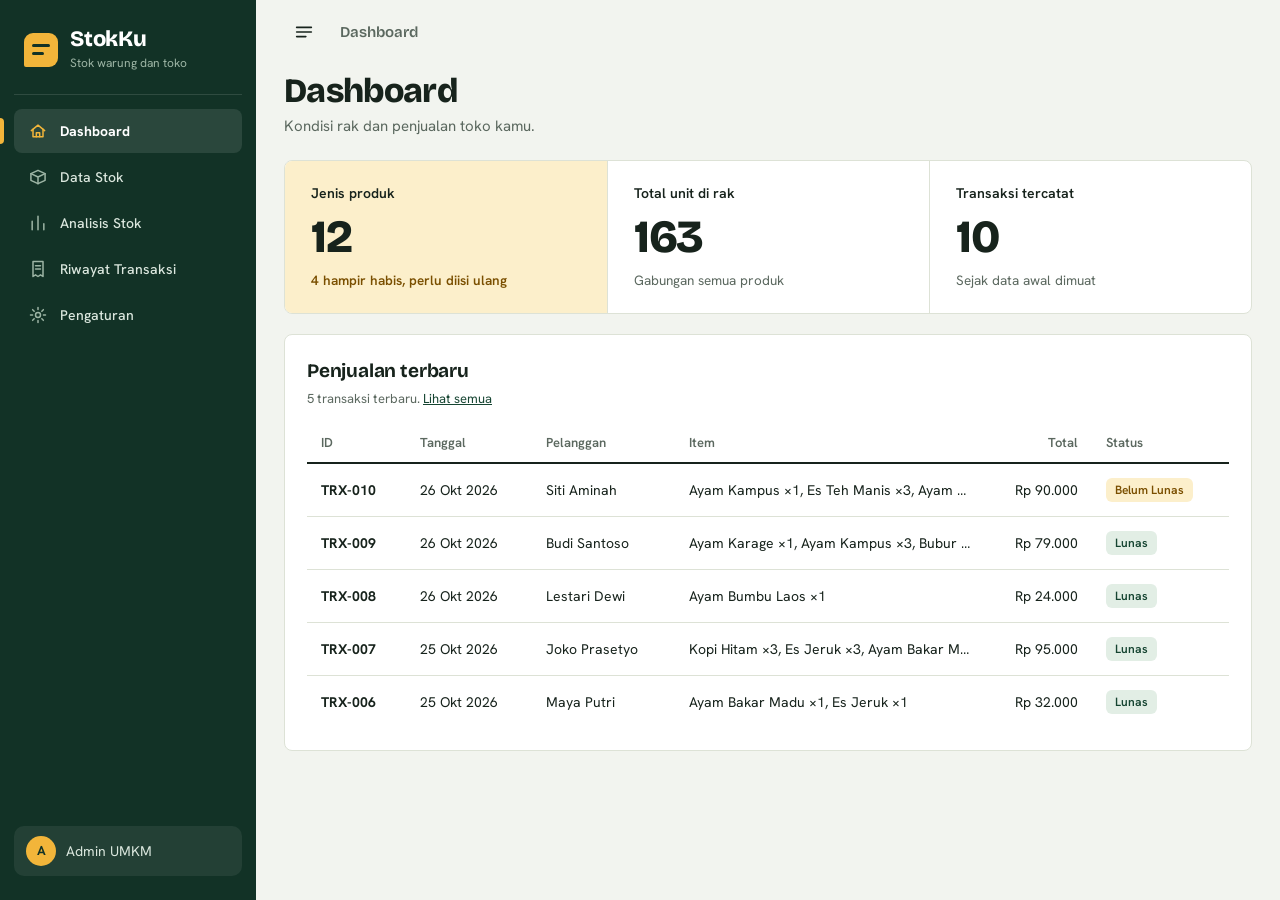
==== commit 17a89a6e: "Perbarui tampilan StokKu dan rapikan file" ====
--- a/index.html
+++ b/index.html
@@ -6,6 +6,9 @@
     <meta name="viewport" content="width=device-width, initial-scale=1.0">
     <meta name="description" content="StokKu - pencatatan stok UMKM secara real time.">
     <title>Dashboard - StokKu</title>
+    <link rel="preconnect" href="https://fonts.googleapis.com">
+    <link rel="preconnect" href="https://fonts.gstatic.com" crossorigin>
+    <link href="https://fonts.googleapis.com/css2?family=Bricolage+Grotesque:opsz,wght@12..96,600;12..96,800&family=Hanken+Grotesk:wght@400;500;600;700&display=swap" rel="stylesheet">
     <link rel="stylesheet" href="css/style.css">
 </head>
 
@@ -18,13 +21,13 @@
             <main class="content" id="konten">
                 <div class="page-head">
                     <h1>Dashboard</h1>
-                    <p>Ringkasan stok dan penjualan toko kamu hari ini.</p>
+                    <p>Kondisi rak dan penjualan toko kamu.</p>
                 </div>
 
                 <section class="stats" id="stats" aria-label="Ringkasan stok" aria-live="polite"></section>
 
                 <section class="card" aria-labelledby="judul-riwayat">
-                    <h2 id="judul-riwayat">Tabel Riwayat Transaksi</h2>
+                    <h2 id="judul-riwayat">Penjualan terbaru</h2>
                     <p class="sub">5 transaksi terbaru. <a href="transaksi.html">Lihat semua</a></p>
                     <div class="table-wrap" id="tabel-wrap">
                         <table>
--- a/css/style.css
+++ b/css/style.css
@@ -6,26 +6,29 @@
    ========================================================== */
 
 :root {
-    --bg: #f1f2f0;
+    --bg: #f2f4ef;
     --surface: #ffffff;
-    --surface-2: #f7f7f5;
-    --sidebar: #dfe2de;
-    --header: #eceeea;
-    --line: #d5d8d3;
-    --text: #1f2a24;
-    --muted: #66706a;
-    --accent: #2f7d5b;
-    --accent-dark: #25644a;
-    --accent-soft: #e0f0e8;
-    --danger: #c0392b;
-    --danger-soft: #fbe9e6;
-    --warn: #b7791f;
-    --warn-soft: #fdf0d8;
-    --ok: #2f7d5b;
-    --radius: 10px;
-    --shadow: 0 1px 2px rgba(20, 30, 25, .06), 0 4px 14px rgba(20, 30, 25, .05);
-    --sidebar-w: 248px;
-    --header-h: 60px;
+    --surface-2: #f6f7f2;
+    --sidebar: #123226;
+    --header: transparent;
+    --line: #dde2d6;
+    --text: #17231c;
+    --muted: #5b685f;
+    --accent: #1f5a42;
+    --accent-dark: #164532;
+    --accent-soft: #e2eee5;
+    --kunyit: #f2b53a;
+    --kunyit-soft: #fcefcb;
+    --danger: #b3382b;
+    --danger-soft: #fbe8e4;
+    --warn: #7a4f00;
+    --warn-soft: #fcefcb;
+    --ok: #1f5a42;
+    --radius: 8px;
+    --shadow: none;
+    --sidebar-w: 256px;
+    --header-h: 64px;
+    --font-display: "Bricolage Grotesque", system-ui, "Segoe UI", sans-serif;
 }
 
 * {
@@ -1195,3 +1198,409 @@
         padding: 10px;
     }
 }
+
+
+/* ==========================================================
+   Tema warung: hijau daun pandan + kuning kunyit
+   ========================================================== */
+body {
+    font-family: "Hanken Grotesk", system-ui, -apple-system, "Segoe UI", Roboto, sans-serif;
+    font-size: 15px;
+}
+
+h1, h2, h3, .stat .value, .wm-name, .brand {
+    font-family: var(--font-display);
+}
+
+:focus-visible {
+    outline: 3px solid var(--kunyit);
+    outline-offset: 2px;
+}
+
+/* Sidebar */
+.sidebar {
+    border-right: 0;
+    padding: 24px 14px;
+    color: #dbe7de;
+}
+
+.wordmark {
+    display: flex;
+    align-items: center;
+    gap: 12px;
+    padding: 4px 10px 22px;
+    margin-bottom: 14px;
+    border-bottom: 1px solid rgba(255, 255, 255, .12);
+    text-decoration: none;
+    color: #fff;
+}
+
+.wm-mark {
+    width: 34px;
+    height: 34px;
+    flex-shrink: 0;
+    border-radius: 9px 9px 9px 2px;
+    background: var(--kunyit);
+    position: relative;
+}
+
+.wm-mark::before,
+.wm-mark::after {
+    content: "";
+    position: absolute;
+    left: 8px;
+    right: 8px;
+    height: 3px;
+    border-radius: 2px;
+    background: #123226;
+}
+
+.wm-mark::before { top: 11px; }
+.wm-mark::after { top: 19px; right: 14px; }
+
+.wm-name {
+    display: block;
+    font-size: 22px;
+    font-weight: 800;
+    line-height: 1;
+    letter-spacing: -.01em;
+}
+
+.wm-sub {
+    display: block;
+    font-size: 12px;
+    color: #9db5a5;
+    margin-top: 4px;
+}
+
+.nav {
+    gap: 2px;
+}
+
+.nav a {
+    background: transparent;
+    border: 0;
+    border-radius: 8px;
+    color: #dbe7de;
+    font-weight: 500;
+    padding: 10px 12px;
+    position: relative;
+}
+
+.nav a:hover {
+    background: rgba(255, 255, 255, .07);
+    border: 0;
+}
+
+.nav a[aria-current="page"] {
+    background: rgba(255, 255, 255, .1);
+    color: #fff;
+    font-weight: 700;
+}
+
+.nav a[aria-current="page"]::before {
+    content: "";
+    position: absolute;
+    left: -14px;
+    top: 9px;
+    bottom: 9px;
+    width: 4px;
+    border-radius: 0 4px 4px 0;
+    background: var(--kunyit);
+}
+
+.nav .ico,
+.nav a[aria-current="page"] .ico {
+    background: transparent;
+    width: 24px;
+    height: 24px;
+    color: #9db5a5;
+}
+
+.nav a[aria-current="page"] .ico {
+    color: var(--kunyit);
+}
+
+.admin-box {
+    background: rgba(255, 255, 255, .07);
+    border: 0;
+    color: #fff;
+}
+
+.avatar {
+    background: var(--kunyit);
+    color: #123226;
+}
+
+/* Topbar */
+.topbar {
+    background: var(--bg);
+    border-bottom: 0;
+    padding: 0 28px;
+}
+
+.icon-btn {
+    border-radius: 8px;
+}
+
+.brand {
+    font-size: 15px;
+    font-weight: 600;
+    color: var(--muted);
+}
+
+.search-box input {
+    border-radius: 8px;
+    border-color: #cfd6c7;
+}
+
+.search-box input:focus {
+    border-color: var(--accent);
+    outline: 3px solid var(--kunyit-soft);
+}
+
+/* Konten */
+.content {
+    padding: 8px 28px 40px;
+}
+
+.page-head {
+    margin-bottom: 22px;
+}
+
+.page-head h1 {
+    font-size: 34px;
+    font-weight: 800;
+    letter-spacing: -.02em;
+    line-height: 1.1;
+}
+
+.page-head p {
+    font-size: 15px;
+    margin-top: 6px;
+}
+
+.card {
+    border-radius: var(--radius);
+    padding: 22px;
+}
+
+.card h2 {
+    font-size: 19px;
+    font-weight: 700;
+    letter-spacing: -.01em;
+}
+
+.btn {
+    border-radius: 8px;
+    min-height: 42px;
+    font-weight: 700;
+}
+
+.btn:hover { background: var(--accent-dark); }
+
+.btn-ghost {
+    background: transparent;
+    border-color: #bfc7b6;
+}
+
+.btn-ghost:hover { background: var(--surface); }
+
+.badge {
+    border-radius: 6px;
+    padding: 3px 9px;
+}
+
+.badge-ok { background: var(--accent-soft); }
+
+/* Ringkasan dashboard: satu panel, tiga kolom */
+.stats {
+    gap: 0;
+    background: var(--surface);
+    border: 1px solid var(--line);
+    border-radius: var(--radius);
+    margin-bottom: 20px;
+    overflow: hidden;
+}
+
+.stat {
+    border: 0;
+    border-radius: 0;
+    padding: 22px 26px;
+    background: transparent;
+}
+
+.stat + .stat {
+    border-left: 1px solid var(--line);
+}
+
+.stat:first-child {
+    background: var(--kunyit-soft);
+}
+
+.stat .label {
+    font-size: 14px;
+    font-weight: 600;
+    color: var(--text);
+}
+
+.stat .value {
+    font-size: 46px;
+    font-weight: 800;
+    letter-spacing: -.03em;
+    margin-top: 8px;
+}
+
+.stat .hint {
+    font-size: 13.5px;
+    margin-top: 8px;
+}
+
+.stat:first-child .hint {
+    color: var(--warn);
+    font-weight: 600;
+}
+
+/* Tabel: lebih lega, tanpa huruf kapital */
+.table-wrap {
+    border: 0;
+    border-radius: 0;
+}
+
+th {
+    background: transparent;
+    text-transform: none;
+    letter-spacing: 0;
+    font-size: 13px;
+    font-weight: 600;
+    color: var(--muted);
+    border-bottom: 2px solid var(--text);
+    padding: 10px 14px;
+}
+
+td {
+    padding: 14px;
+}
+
+tbody tr:hover td {
+    background: var(--surface-2);
+}
+
+/* Filter + kartu produk */
+.filter-panel {
+    border-radius: var(--radius);
+}
+
+.filter-group legend {
+    text-transform: none;
+    letter-spacing: 0;
+    font-size: 13px;
+    color: var(--text);
+}
+
+.product-card {
+    border-radius: var(--radius);
+    transition: border-color .15s;
+}
+
+.product-card:hover {
+    border-color: var(--accent);
+}
+
+.product-card .thumb {
+    background: #e6e9e0;
+}
+
+.product-card .info {
+    padding: 14px 16px 4px;
+}
+
+.product-card h3 {
+    font-size: 17px;
+    font-weight: 700;
+    letter-spacing: -.01em;
+}
+
+.product-card .meta strong {
+    font-size: 15px;
+}
+
+.product-card .actions {
+    padding: 12px 16px 16px;
+}
+
+/* Status kosong / error: berbasis teks, tanpa emoji */
+.state-box {
+    border: 1px dashed #b4bdab;
+    border-radius: var(--radius);
+}
+
+.state-box .big {
+    display: none;
+}
+
+.state-box h3 {
+    font-size: 19px;
+}
+
+.state-box.error {
+    border-color: #e0aaa2;
+}
+
+/* Form, modal, toast */
+.field label {
+    font-weight: 700;
+}
+
+.field input,
+.field select,
+.field textarea,
+.table-toolbar input,
+.table-toolbar select {
+    border-radius: 8px;
+    border-color: #bcc4b3;
+}
+
+.field input:focus,
+.field select:focus,
+.field textarea:focus {
+    border-color: var(--accent);
+    outline: 3px solid var(--kunyit-soft);
+}
+
+.modal {
+    border-radius: 12px;
+}
+
+.modal h2 {
+    font-size: 21px;
+}
+
+.toast {
+    background: #123226;
+    border-left-color: var(--kunyit);
+    border-radius: 8px;
+}
+
+.setting-item {
+    border-radius: 8px;
+    background: var(--surface);
+}
+
+.setting-item:hover { background: var(--surface-2); }
+
+.bar-fill { background: var(--accent); }
+.bar-track { background: #e4e8dd; }
+
+.low-list li {
+    border-radius: 8px;
+}
+
+@media (max-width: 860px) {
+    .topbar { padding: 0 14px; }
+    .content { padding: 4px 16px 32px; }
+    .page-head h1 { font-size: 28px; }
+    .stat + .stat { border-left: 0; border-top: 1px solid var(--line); }
+    .stat .value { font-size: 38px; }
+    .nav a[aria-current="page"]::before { left: -14px; }
+}
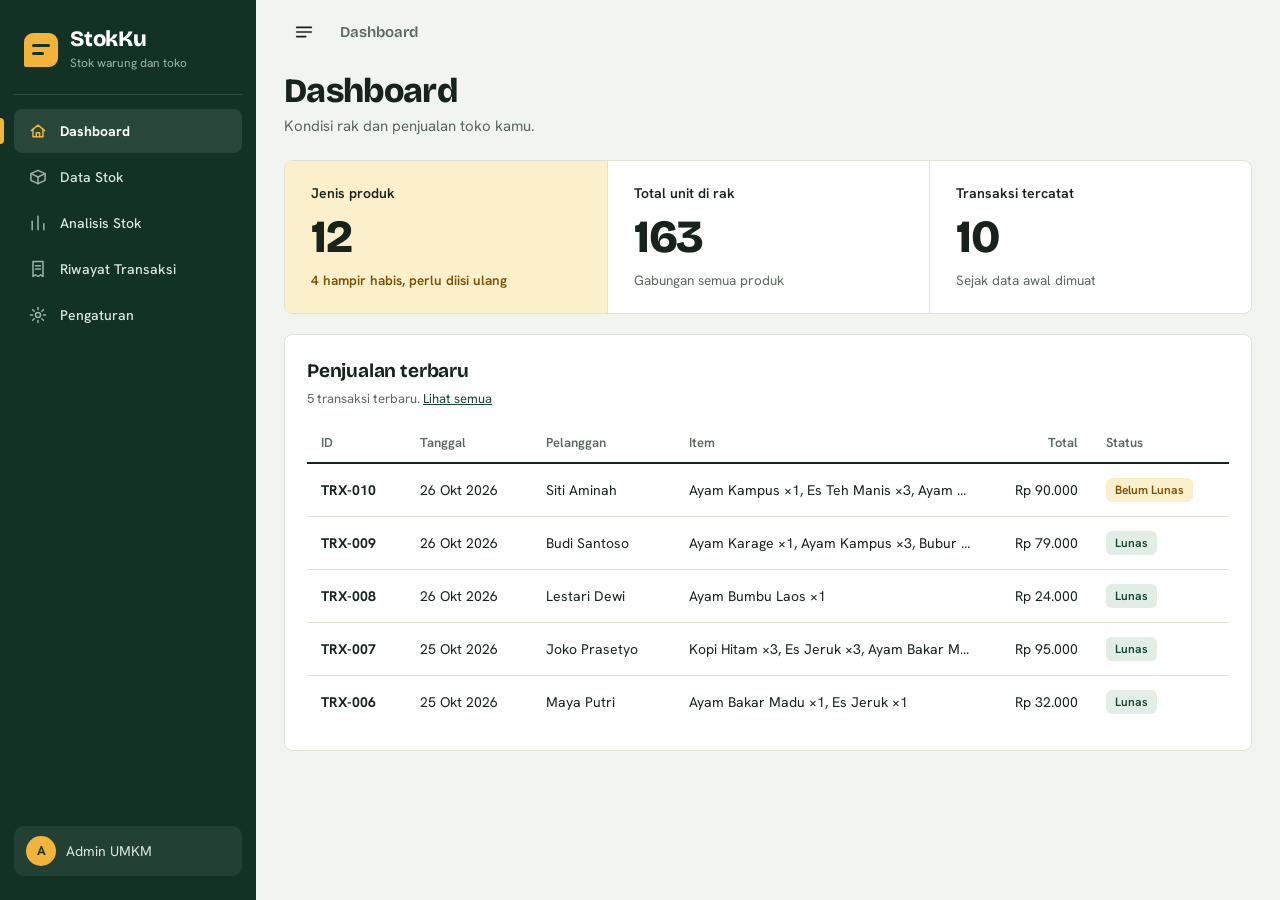
==== commit b51167d7: "Pasang Clarity dan rencana usability testing" ====
--- a/index.html
+++ b/index.html
@@ -8,8 +8,17 @@
     <title>Dashboard - StokKu</title>
     <link rel="preconnect" href="https://fonts.googleapis.com">
     <link rel="preconnect" href="https://fonts.gstatic.com" crossorigin>
-    <link href="https://fonts.googleapis.com/css2?family=Bricolage+Grotesque:opsz,wght@12..96,600;12..96,800&family=Hanken+Grotesk:wght@400;500;600;700&display=swap" rel="stylesheet">
+    <link rel="stylesheet" href="https://fonts.googleapis.com/css2?family=Bricolage+Grotesque:opsz,wght@12..96,600;12..96,800&family=Hanken+Grotesk:wght@400;500;600;700&display=swap" media="print" onload="this.media='all'">
+    <noscript><link rel="stylesheet" href="https://fonts.googleapis.com/css2?family=Bricolage+Grotesque:opsz,wght@12..96,600;12..96,800&family=Hanken+Grotesk:wght@400;500;600;700&display=swap"></noscript>
     <link rel="stylesheet" href="css/style.css">
+    <!-- Microsoft Clarity: perekam sesi untuk usability testing (Modul 9) -->
+    <script>
+        (function (c, l, a, r, i, t, y) {
+            c[a] = c[a] || function () { (c[a].q = c[a].q || []).push(arguments) };
+            t = l.createElement(r); t.async = 1; t.src = "https://www.clarity.ms/tag/" + i;
+            y = l.getElementsByTagName(r)[0]; y.parentNode.insertBefore(t, y);
+        })(window, document, "clarity", "script", "zgjmeqw6a6");
+    </script>
 </head>
 
 <body data-page="dashboard">
--- a/css/style.css
+++ b/css/style.css
@@ -1604,3 +1604,11 @@
     .stat .value { font-size: 38px; }
     .nav a[aria-current="page"]::before { left: -14px; }
 }
+
+
+/* Sediakan ruang untuk ringkasan sebelum data selesai dimuat, supaya tabel di bawahnya tidak bergeser */
+.stats { min-height: 154px; }
+
+@media (max-width: 860px) {
+    .stats { min-height: 436px; }
+}
